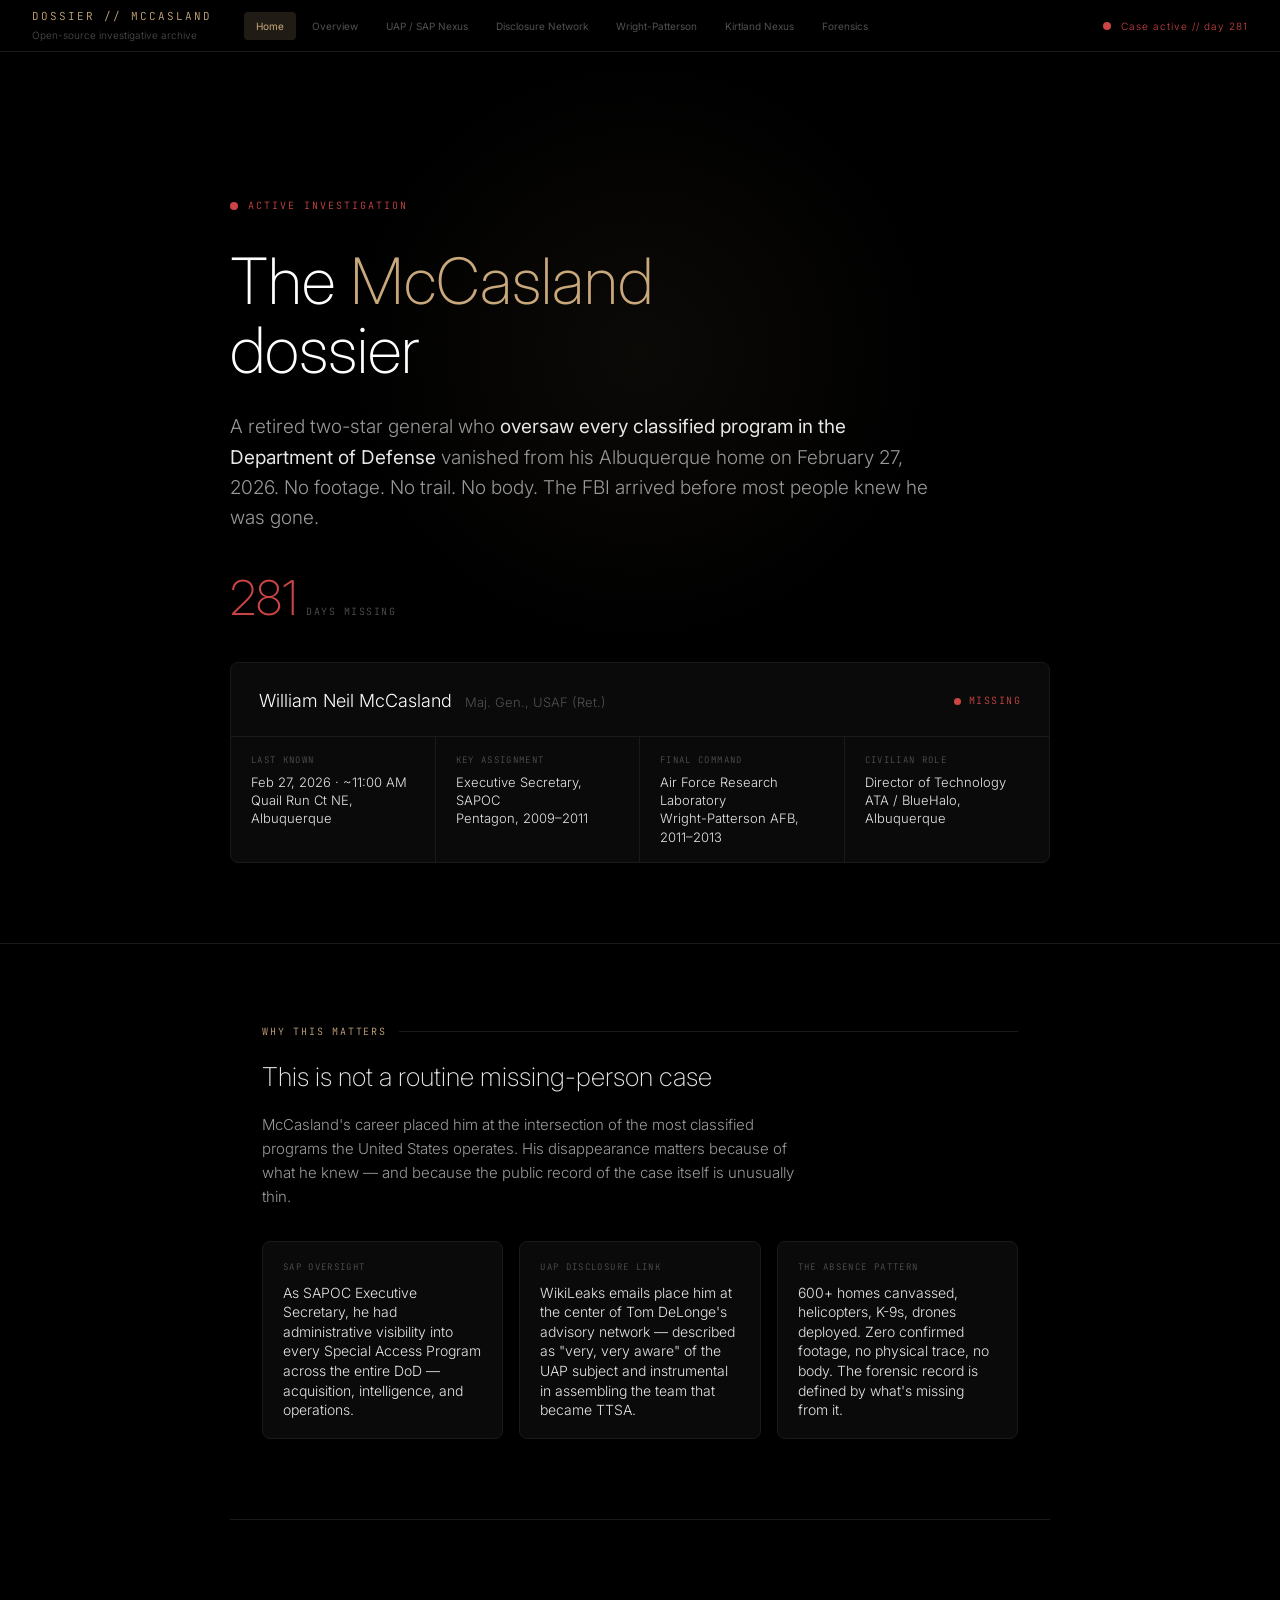
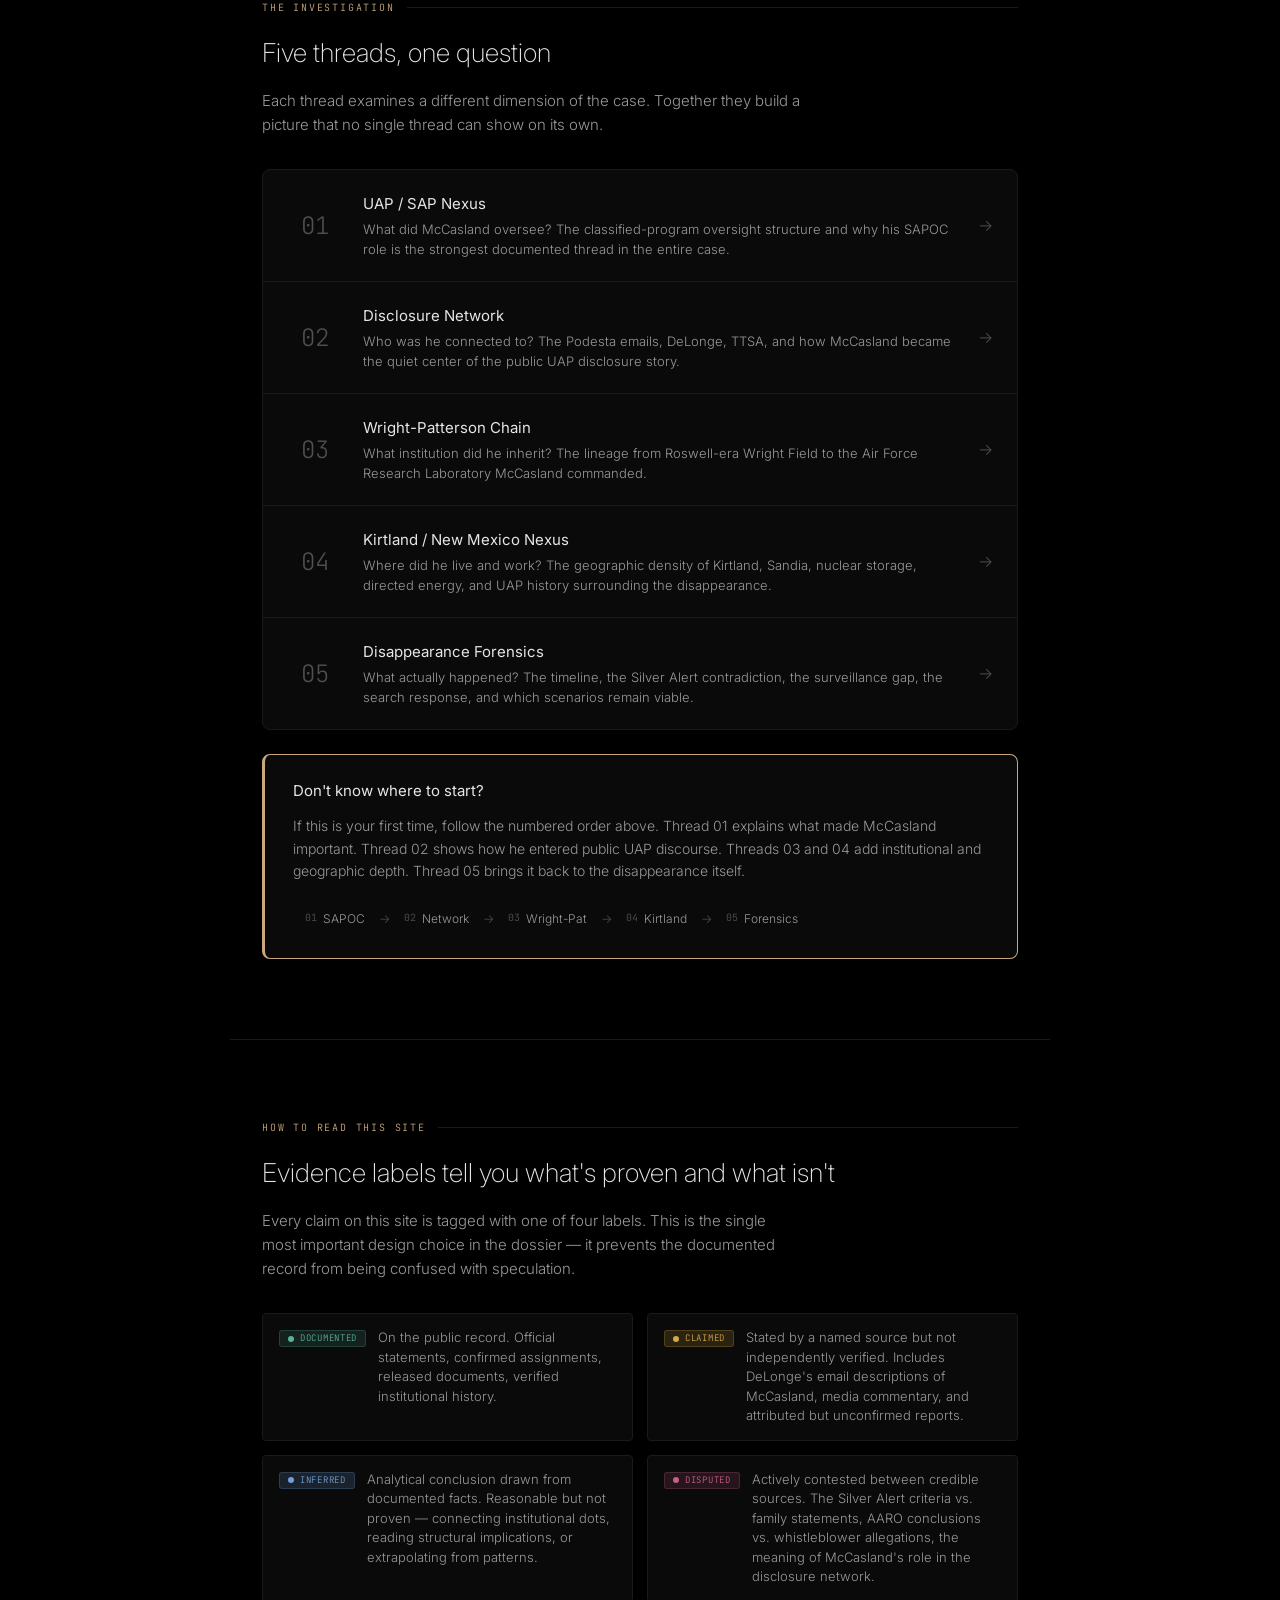
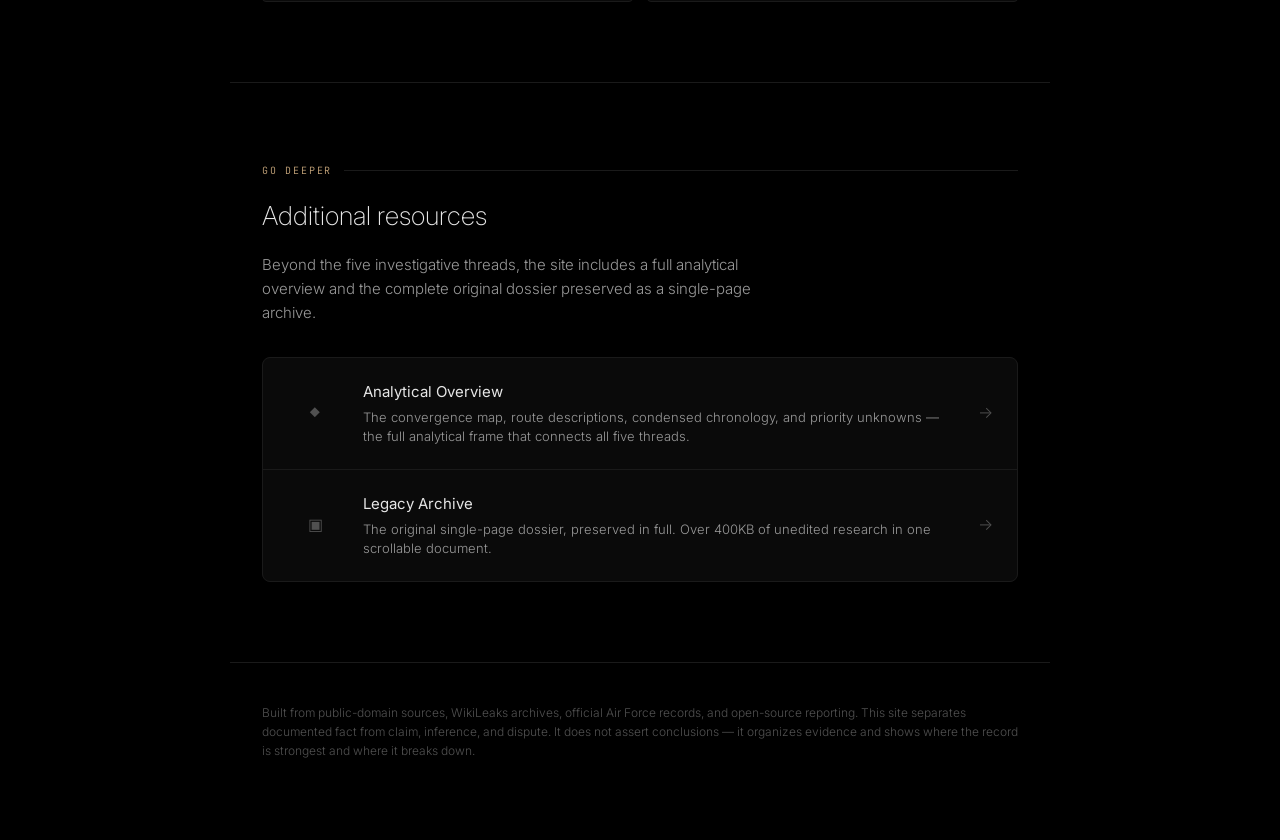
==== index.html @ 6708504b "Initial commit: McCasland investigation dossier - Landing page with subject profile, day counter, gu" ====
<!DOCTYPE html>
<html lang="en">
<head>
  <meta charset="UTF-8">
  <meta name="viewport" content="width=device-width, initial-scale=1.0">
  <title>The McCasland Dossier</title>
  <link rel="icon" href="data:,">
  <link rel="stylesheet" href="assets/site.css">
  <script defer src="assets/site.js"></script>
  <style>
    .landing-shell {
      min-height: 100vh;
      display: flex;
      flex-direction: column;
    }

    .landing-hero {
      position: relative;
      padding: 140px 32px 80px;
      border-bottom: 1px solid var(--border);
    }

    .landing-hero::before {
      content: "";
      position: absolute;
      top: 0;
      left: 50%;
      transform: translateX(-50%);
      width: 600px;
      height: 600px;
      border-radius: 50%;
      background: radial-gradient(circle, rgba(201,168,124,0.06) 0%, transparent 70%);
      pointer-events: none;
    }

    .landing-inner {
      max-width: 820px;
      margin: 0 auto;
      position: relative;
    }

    .landing-eyebrow {
      font-family: "JetBrains Mono", monospace;
      font-size: 10px;
      text-transform: uppercase;
      letter-spacing: 0.2em;
      color: var(--alert);
      display: inline-flex;
      align-items: center;
      gap: 10px;
      margin-bottom: 32px;
    }

    .landing-eyebrow::before {
      content: "";
      width: 8px;
      height: 8px;
      border-radius: 50%;
      background: currentColor;
      animation: pulse 2s ease-in-out infinite;
    }

    .landing-title {
      font-size: clamp(2.4rem, 5.5vw, 4rem);
      font-weight: 200;
      line-height: 1.08;
      color: var(--text-bright);
      margin: 0 0 28px;
      max-width: 16ch;
    }

    .landing-title strong {
      font-weight: 200;
      color: var(--accent);
    }

    .landing-hook {
      font-size: 19px;
      line-height: 1.6;
      color: var(--text-dim);
      max-width: 60ch;
      margin: 0 0 40px;
    }

    .landing-hook strong {
      color: var(--text-primary);
      font-weight: 400;
    }

    /* Subject card */
    .subject-card {
      display: grid;
      grid-template-columns: 1fr;
      border: 1px solid var(--border);
      border-radius: var(--radius-md);
      background: var(--surface-2);
      overflow: hidden;
      margin-bottom: 0;
    }

    .subject-header {
      padding: 24px 28px 20px;
      border-bottom: 1px solid var(--border);
      display: flex;
      align-items: center;
      justify-content: space-between;
      gap: 16px;
    }

    .subject-name {
      font-size: 18px;
      font-weight: 300;
      color: var(--text-bright);
      margin: 0;
    }

    .subject-name span {
      color: var(--text-faint);
      font-size: 13px;
      margin-left: 8px;
    }

    .subject-status {
      font-family: "JetBrains Mono", monospace;
      font-size: 10px;
      text-transform: uppercase;
      letter-spacing: 0.15em;
      color: var(--alert);
      display: flex;
      align-items: center;
      gap: 8px;
    }

    .subject-status::before {
      content: "";
      width: 7px;
      height: 7px;
      border-radius: 50%;
      background: currentColor;
      animation: pulse 2s ease-in-out infinite;
    }

    .subject-grid {
      display: grid;
      grid-template-columns: repeat(4, 1fr);
      gap: 0;
    }

    .subject-field {
      padding: 16px 20px;
      border-right: 1px solid var(--border);
    }

    .subject-field:last-child {
      border-right: none;
    }

    .subject-field-label {
      font-family: "JetBrains Mono", monospace;
      font-size: 9px;
      text-transform: uppercase;
      letter-spacing: 0.15em;
      color: var(--text-faint);
      margin-bottom: 6px;
    }

    .subject-field-value {
      font-size: 13px;
      color: var(--text-primary);
      line-height: 1.4;
    }

    /* Sections */
    .landing-section {
      max-width: 820px;
      margin: 0 auto;
      padding: 80px 32px;
    }

    .landing-section + .landing-section {
      border-top: 1px solid var(--border);
    }

    .landing-section-label {
      font-family: "JetBrains Mono", monospace;
      font-size: 10px;
      text-transform: uppercase;
      letter-spacing: 0.18em;
      color: var(--accent);
      margin-bottom: 16px;
      display: flex;
      align-items: center;
      gap: 12px;
    }

    .landing-section-label::after {
      content: "";
      flex: 1;
      height: 1px;
      background: var(--border);
    }

    .landing-section-title {
      font-size: 26px;
      font-weight: 200;
      color: var(--text-primary);
      margin: 0 0 16px;
    }

    .landing-section-intro {
      font-size: 15px;
      color: var(--text-dim);
      max-width: 60ch;
      margin: 0 0 32px;
      line-height: 1.6;
    }

    /* Thread cards */
    .thread-list {
      display: grid;
      gap: 1px;
      background: var(--border);
      border: 1px solid var(--border);
      border-radius: var(--radius-md);
      overflow: hidden;
    }

    .thread-card {
      display: grid;
      grid-template-columns: 56px 1fr auto;
      align-items: center;
      gap: 20px;
      padding: 22px 24px;
      background: var(--surface-2);
      text-decoration: none;
      color: inherit;
      transition: background 160ms ease;
    }

    .thread-card:hover {
      background: var(--surface-3);
    }

    .thread-number {
      font-family: "JetBrains Mono", monospace;
      font-size: 24px;
      font-weight: 200;
      color: var(--text-faint);
      text-align: center;
    }

    .thread-card:hover .thread-number {
      color: var(--accent);
    }

    .thread-body h3 {
      font-size: 15px;
      font-weight: 400;
      color: var(--text-primary);
      margin: 0 0 4px;
    }

    .thread-body p {
      font-size: 13px;
      color: var(--text-dim);
      margin: 0;
      line-height: 1.5;
    }

    .thread-arrow {
      font-size: 16px;
      color: var(--text-faint);
      transition: transform 160ms ease, color 160ms ease;
    }

    .thread-card:hover .thread-arrow {
      color: var(--accent);
      transform: translateX(4px);
    }

    /* Start-here block */
    .start-here {
      border: 1px solid var(--accent);
      border-left: 3px solid var(--accent);
      border-radius: var(--radius-md);
      padding: 24px 28px;
      background: var(--surface-2);
    }

    .start-here h3 {
      font-size: 15px;
      font-weight: 400;
      color: var(--text-primary);
      margin: 0 0 12px;
    }

    .start-here p {
      font-size: 14px;
      color: var(--text-dim);
      margin: 0 0 20px;
      line-height: 1.6;
    }

    .reading-order {
      display: flex;
      align-items: center;
      gap: 0;
      flex-wrap: wrap;
    }

    .reading-step {
      display: inline-flex;
      align-items: center;
      gap: 6px;
      padding: 6px 12px;
      border-radius: 4px;
      font-size: 12px;
      color: var(--text-dim);
      text-decoration: none;
      transition: color 160ms ease, background 160ms ease;
      white-space: nowrap;
    }

    .reading-step:hover {
      color: var(--accent);
      background: var(--accent-wash);
    }

    .reading-step .step-num {
      font-family: "JetBrains Mono", monospace;
      font-size: 10px;
      color: var(--text-faint);
    }

    .reading-arrow {
      color: var(--text-faint);
      font-size: 12px;
      margin: 0 2px;
    }

    /* Evidence legend */
    .legend-grid {
      display: grid;
      grid-template-columns: repeat(2, 1fr);
      gap: 14px;
    }

    .legend-item {
      display: flex;
      align-items: flex-start;
      gap: 12px;
      padding: 14px 16px;
      border: 1px solid var(--border);
      border-radius: var(--radius-sm);
      background: var(--surface-2);
    }

    .legend-item .evidence-label {
      flex-shrink: 0;
      margin-top: 2px;
    }

    .legend-item p {
      font-size: 13px;
      color: var(--text-dim);
      margin: 0;
      line-height: 1.5;
    }

    /* Day counter */
    .day-counter {
      display: inline-flex;
      align-items: baseline;
      gap: 8px;
      margin-bottom: 40px;
    }

    .day-counter-number {
      font-size: 48px;
      font-weight: 200;
      line-height: 1;
      color: var(--alert);
    }

    .day-counter-label {
      font-family: "JetBrains Mono", monospace;
      font-size: 10px;
      text-transform: uppercase;
      letter-spacing: 0.15em;
      color: var(--text-faint);
    }

    /* Quick facts row */
    .facts-row {
      display: grid;
      grid-template-columns: repeat(3, 1fr);
      gap: 16px;
      margin-top: 32px;
    }

    .fact-item {
      padding: 18px 20px;
      border: 1px solid var(--border);
      border-radius: var(--radius-md);
      background: var(--surface-2);
    }

    .fact-item-label {
      font-family: "JetBrains Mono", monospace;
      font-size: 9px;
      text-transform: uppercase;
      letter-spacing: 0.15em;
      color: var(--text-faint);
      margin-bottom: 8px;
    }

    .fact-item-value {
      font-size: 14px;
      color: var(--text-primary);
      line-height: 1.4;
    }

    /* Landing footer */
    .landing-footer {
      max-width: 820px;
      margin: 0 auto;
      padding: 40px 32px 80px;
      border-top: 1px solid var(--border);
    }

    .landing-footer p {
      font-size: 12px;
      color: var(--text-faint);
      margin: 0;
      line-height: 1.6;
    }

    .landing-footer a {
      color: var(--accent);
      text-decoration: none;
    }

    /* Responsive */
    @media (max-width: 860px) {
      .landing-hero { padding: 100px 20px 60px; }
      .landing-section { padding: 60px 20px; }
      .landing-footer { padding: 40px 20px 60px; }
      .subject-grid { grid-template-columns: repeat(2, 1fr); }
      .subject-field { border-bottom: 1px solid var(--border); }
      .subject-field:nth-child(2) { border-right: none; }
      .legend-grid { grid-template-columns: 1fr; }
      .facts-row { grid-template-columns: 1fr; }
      .thread-card { grid-template-columns: 40px 1fr auto; gap: 14px; padding: 18px 20px; }
    }

    @media (max-width: 640px) {
      .landing-hero { padding: 80px 16px 48px; }
      .landing-section { padding: 48px 16px; }
      .landing-footer { padding: 32px 16px 48px; }
      .subject-grid { grid-template-columns: 1fr; }
      .subject-field { border-right: none; }
      .subject-header { flex-direction: column; align-items: flex-start; gap: 10px; }
      .reading-order { flex-direction: column; align-items: flex-start; }
      .reading-arrow { display: none; }
    }
  </style>
</head>
<body>
  <nav class="global-nav" aria-label="Primary">
    <div class="brand-lockup">
      <div class="brand-label">Dossier // McCasland</div>
      <div class="brand-subtitle">Open-source investigative archive</div>
    </div>
    <div class="nav-links">
      <a class="nav-link" data-nav-file="index.html" href="index.html">Home</a>
      <a class="nav-link" data-nav-file="mccasland-investigation.html" href="mccasland-investigation.html">Overview</a>
      <a class="nav-link" data-nav-file="uap-sap-nexus.html" href="uap-sap-nexus.html">UAP / SAP Nexus</a>
      <a class="nav-link" data-nav-file="disclosure-network.html" href="disclosure-network.html">Disclosure Network</a>
      <a class="nav-link" data-nav-file="wright-patterson-chain.html" href="wright-patterson-chain.html">Wright-Patterson</a>
      <a class="nav-link" data-nav-file="kirtland-nexus.html" href="kirtland-nexus.html">Kirtland Nexus</a>
      <a class="nav-link" data-nav-file="disappearance-forensics.html" href="disappearance-forensics.html">Forensics</a>
    </div>
    <div class="nav-status" id="nav-day-status">Case active</div>
  </nav>

  <div class="landing-shell site-shell">

    <!-- ─── HERO ─── -->
    <header class="landing-hero">
      <div class="landing-inner">
        <div class="landing-eyebrow">Active investigation</div>

        <h1 class="landing-title">The <strong>McCasland</strong> dossier</h1>

        <p class="landing-hook">
          A retired two-star general who <strong>oversaw every classified program in the Department of
          Defense</strong> vanished from his Albuquerque home on February 27, 2026. No footage. No trail.
          No body. The FBI arrived before most people knew he was gone.
        </p>

        <div class="day-counter">
          <span class="day-counter-number" id="day-count">—</span>
          <span class="day-counter-label">days missing</span>
        </div>

        <!-- Subject dossier card -->
        <div class="subject-card">
          <div class="subject-header">
            <h2 class="subject-name">William Neil McCasland <span>Maj. Gen., USAF (Ret.)</span></h2>
            <div class="subject-status">Missing</div>
          </div>
          <div class="subject-grid">
            <div class="subject-field">
              <div class="subject-field-label">Last known</div>
              <div class="subject-field-value">Feb 27, 2026 · ~11:00 AM<br>Quail Run Ct NE, Albuquerque</div>
            </div>
            <div class="subject-field">
              <div class="subject-field-label">Key assignment</div>
              <div class="subject-field-value">Executive Secretary, SAPOC<br>Pentagon, 2009–2011</div>
            </div>
            <div class="subject-field">
              <div class="subject-field-label">Final command</div>
              <div class="subject-field-value">Air Force Research Laboratory<br>Wright-Patterson AFB, 2011–2013</div>
            </div>
            <div class="subject-field">
              <div class="subject-field-label">Civilian role</div>
              <div class="subject-field-value">Director of Technology<br>ATA / BlueHalo, Albuquerque</div>
            </div>
          </div>
        </div>
      </div>
    </header>

    <!-- ─── WHY THIS MATTERS ─── -->
    <section class="landing-section">
      <div class="landing-section-label">Why this matters</div>
      <h2 class="landing-section-title">This is not a routine missing-person case</h2>
      <p class="landing-section-intro">
        McCasland's career placed him at the intersection of the most classified programs the United States
        operates. His disappearance matters because of what he knew — and because the public record of the
        case itself is unusually thin.
      </p>

      <div class="facts-row">
        <div class="fact-item">
          <div class="fact-item-label">SAP oversight</div>
          <div class="fact-item-value">As SAPOC Executive Secretary, he had administrative visibility into every Special Access Program across the entire DoD — acquisition, intelligence, and operations.</div>
        </div>
        <div class="fact-item">
          <div class="fact-item-label">UAP disclosure link</div>
          <div class="fact-item-value">WikiLeaks emails place him at the center of Tom DeLonge's advisory network — described as "very, very aware" of the UAP subject and instrumental in assembling the team that became TTSA.</div>
        </div>
        <div class="fact-item">
          <div class="fact-item-label">The absence pattern</div>
          <div class="fact-item-value">600+ homes canvassed, helicopters, K-9s, drones deployed. Zero confirmed footage, no physical trace, no body. The forensic record is defined by what's missing from it.</div>
        </div>
      </div>
    </section>

    <!-- ─── INVESTIGATION THREADS ─── -->
    <section class="landing-section">
      <div class="landing-section-label">The investigation</div>
      <h2 class="landing-section-title">Five threads, one question</h2>
      <p class="landing-section-intro">
        Each thread examines a different dimension of the case. Together they build a picture that no
        single thread can show on its own.
      </p>

      <div class="thread-list">
        <a class="thread-card" href="uap-sap-nexus.html">
          <div class="thread-number">01</div>
          <div class="thread-body">
            <h3>UAP / SAP Nexus</h3>
            <p>What did McCasland oversee? The classified-program oversight structure and why his SAPOC role is the strongest documented thread in the entire case.</p>
          </div>
          <div class="thread-arrow">→</div>
        </a>

        <a class="thread-card" href="disclosure-network.html">
          <div class="thread-number">02</div>
          <div class="thread-body">
            <h3>Disclosure Network</h3>
            <p>Who was he connected to? The Podesta emails, DeLonge, TTSA, and how McCasland became the quiet center of the public UAP disclosure story.</p>
          </div>
          <div class="thread-arrow">→</div>
        </a>

        <a class="thread-card" href="wright-patterson-chain.html">
          <div class="thread-number">03</div>
          <div class="thread-body">
            <h3>Wright-Patterson Chain</h3>
            <p>What institution did he inherit? The lineage from Roswell-era Wright Field to the Air Force Research Laboratory McCasland commanded.</p>
          </div>
          <div class="thread-arrow">→</div>
        </a>

        <a class="thread-card" href="kirtland-nexus.html">
          <div class="thread-number">04</div>
          <div class="thread-body">
            <h3>Kirtland / New Mexico Nexus</h3>
            <p>Where did he live and work? The geographic density of Kirtland, Sandia, nuclear storage, directed energy, and UAP history surrounding the disappearance.</p>
          </div>
          <div class="thread-arrow">→</div>
        </a>

        <a class="thread-card" href="disappearance-forensics.html">
          <div class="thread-number">05</div>
          <div class="thread-body">
            <h3>Disappearance Forensics</h3>
            <p>What actually happened? The timeline, the Silver Alert contradiction, the surveillance gap, the search response, and which scenarios remain viable.</p>
          </div>
          <div class="thread-arrow">→</div>
        </a>
      </div>

      <div style="margin-top: 24px;">
        <div class="start-here">
          <h3>Don't know where to start?</h3>
          <p>
            If this is your first time, follow the numbered order above. Thread 01 explains what made McCasland
            important. Thread 02 shows how he entered public UAP discourse. Threads 03 and 04 add institutional
            and geographic depth. Thread 05 brings it back to the disappearance itself.
          </p>
          <div class="reading-order">
            <a class="reading-step" href="uap-sap-nexus.html"><span class="step-num">01</span> SAPOC</a>
            <span class="reading-arrow">→</span>
            <a class="reading-step" href="disclosure-network.html"><span class="step-num">02</span> Network</a>
            <span class="reading-arrow">→</span>
            <a class="reading-step" href="wright-patterson-chain.html"><span class="step-num">03</span> Wright-Pat</a>
            <span class="reading-arrow">→</span>
            <a class="reading-step" href="kirtland-nexus.html"><span class="step-num">04</span> Kirtland</a>
            <span class="reading-arrow">→</span>
            <a class="reading-step" href="disappearance-forensics.html"><span class="step-num">05</span> Forensics</a>
          </div>
        </div>
      </div>
    </section>

    <!-- ─── HOW TO READ THIS SITE ─── -->
    <section class="landing-section">
      <div class="landing-section-label">How to read this site</div>
      <h2 class="landing-section-title">Evidence labels tell you what's proven and what isn't</h2>
      <p class="landing-section-intro">
        Every claim on this site is tagged with one of four labels. This is the single most important design
        choice in the dossier — it prevents the documented record from being confused with speculation.
      </p>

      <div class="legend-grid">
        <div class="legend-item">
          <span class="evidence-label documented">Documented</span>
          <p>On the public record. Official statements, confirmed assignments, released documents, verified institutional history.</p>
        </div>
        <div class="legend-item">
          <span class="evidence-label claimed">Claimed</span>
          <p>Stated by a named source but not independently verified. Includes DeLonge's email descriptions of McCasland, media commentary, and attributed but unconfirmed reports.</p>
        </div>
        <div class="legend-item">
          <span class="evidence-label inferred">Inferred</span>
          <p>Analytical conclusion drawn from documented facts. Reasonable but not proven — connecting institutional dots, reading structural implications, or extrapolating from patterns.</p>
        </div>
        <div class="legend-item">
          <span class="evidence-label disputed">Disputed</span>
          <p>Actively contested between credible sources. The Silver Alert criteria vs. family statements, AARO conclusions vs. whistleblower allegations, the meaning of McCasland's role in the disclosure network.</p>
        </div>
      </div>
    </section>

    <!-- ─── DEEPER RESOURCES ─── -->
    <section class="landing-section">
      <div class="landing-section-label">Go deeper</div>
      <h2 class="landing-section-title">Additional resources</h2>
      <p class="landing-section-intro">
        Beyond the five investigative threads, the site includes a full analytical overview and the
        complete original dossier preserved as a single-page archive.
      </p>

      <div class="thread-list">
        <a class="thread-card" href="mccasland-investigation.html">
          <div class="thread-number" style="font-size: 16px;">◆</div>
          <div class="thread-body">
            <h3>Analytical Overview</h3>
            <p>The convergence map, route descriptions, condensed chronology, and priority unknowns — the full analytical frame that connects all five threads.</p>
          </div>
          <div class="thread-arrow">→</div>
        </a>

        <a class="thread-card" href="mccasland-investigation-legacy-2026-03-12.html">
          <div class="thread-number" style="font-size: 16px;">▣</div>
          <div class="thread-body">
            <h3>Legacy Archive</h3>
            <p>The original single-page dossier, preserved in full. Over 400KB of unedited research in one scrollable document.</p>
          </div>
          <div class="thread-arrow">→</div>
        </a>
      </div>
    </section>

    <!-- ─── FOOTER ─── -->
    <footer class="landing-footer">
      <p>
        Built from public-domain sources, WikiLeaks archives, official Air Force records, and
        open-source reporting. This site separates documented fact from claim, inference, and dispute.
        It does not assert conclusions — it organizes evidence and shows where the record is strongest
        and where it breaks down.
      </p>
    </footer>
  </div>

  <script>
    // Dynamic day counter
    (() => {
      const disappeared = new Date('2026-02-27T17:00:00Z'); // ~11 AM MT
      const now = new Date();
      const days = Math.floor((now - disappeared) / 86400000);
      const el = document.getElementById('day-count');
      if (el && days > 0) el.textContent = days;

      const nav = document.getElementById('nav-day-status');
      if (nav && days > 0) nav.textContent = `Case active // day ${days}`;
    })();
  </script>
</body>
</html>
---- assets/site.css ----
@import url("https://fonts.googleapis.com/css2?family=Inter:wght@200;300;400;500;600&family=JetBrains+Mono:wght@300;400;500&display=swap");

:root {
  --void: #000000;
  --surface-1: #050505;
  --surface-2: #0a0a0a;
  --surface-3: #0f0f0f;
  --surface-4: #141414;
  --border: #1a1a1a;
  --border-strong: #333333;
  --text: #ffffff;
  --text-dim: #999999;
  --text-faint: #505050;
  --text-body: #b0b0b0;
  --text-primary: #e6e6e6;
  --text-bright: #ffffff;
  --accent: #c9a87c;
  --accent-soft: rgba(201, 168, 124, 0.16);
  --accent-wash: rgba(201, 168, 124, 0.08);
  --alert: #cc4444;
  --alert-soft: rgba(204, 68, 68, 0.12);
  --documented: #56b29a;
  --documented-soft: rgba(86, 178, 154, 0.14);
  --claimed: #d4a843;
  --claimed-soft: rgba(212, 168, 67, 0.16);
  --inferred: #70a0d9;
  --inferred-soft: rgba(112, 160, 217, 0.16);
  --disputed: #c85f88;
  --disputed-soft: rgba(200, 95, 136, 0.15);
  --shadow: none;
  --radius-lg: 8px;
  --radius-md: 8px;
  --radius-sm: 4px;
  --content-width: 1100px;
}

*,
*::before,
*::after {
  box-sizing: border-box;
}

html {
  scroll-behavior: smooth;
}

body {
  margin: 0;
  min-height: 100vh;
  color: var(--text-body);
  background: var(--void);
  font-family: "Inter", -apple-system, BlinkMacSystemFont, "Segoe UI", sans-serif;
  font-weight: 300;
  line-height: 1.6;
  -webkit-font-smoothing: antialiased;
  -moz-osx-font-smoothing: grayscale;
}

a {
  color: inherit;
}

img {
  display: block;
  max-width: 100%;
}

button,
input,
select {
  font: inherit;
}

.site-shell {
  padding-top: 52px;
}

.global-nav {
  position: fixed;
  top: 0;
  right: 0;
  left: 0;
  z-index: 100;
  height: 52px;
  display: flex;
  align-items: center;
  gap: 32px;
  padding: 0 32px;
  border-bottom: 1px solid var(--border);
  background: rgba(0, 0, 0, 0.92);
  backdrop-filter: blur(20px);
}

.brand-lockup {
  display: flex;
  flex-direction: column;
  gap: 2px;
  min-width: max-content;
}

.brand-label,
.eyebrow,
.section-kicker,
.meta-label,
.tagline,
.footer-label,
.rail-label,
.legend-label,
.microcopy,
.chip,
.evidence-label,
.status-pill,
.summary-label,
.table-label {
  font-family: "JetBrains Mono", monospace;
  text-transform: uppercase;
  letter-spacing: 0.18em;
}

.brand-label {
  font-size: 11px;
  color: var(--accent);
}

.brand-subtitle {
  font-size: 10px;
  color: var(--text-faint);
}

.nav-links {
  display: flex;
  align-items: center;
  gap: 4px;
  overflow-x: auto;
  scrollbar-width: none;
}

.nav-links::-webkit-scrollbar {
  display: none;
}

.nav-link {
  display: inline-block;
  padding: 6px 12px;
  border-radius: 4px;
  color: var(--text-faint);
  text-decoration: none;
  font-size: 10px;
  font-weight: 400;
  transition: all 0.2s;
  white-space: nowrap;
  border: none;
}

.nav-link:hover,
.nav-link:focus-visible {
  color: var(--text-dim);
  background: var(--surface-3);
  outline: none;
}

.nav-link.active {
  color: var(--accent);
  background: var(--accent-soft);
}

.nav-status {
  margin-left: auto;
  display: inline-flex;
  align-items: center;
  gap: 10px;
  font-size: 10px;
  color: var(--alert);
  letter-spacing: 0.1em;
  animation: pulse 2s ease-in-out infinite;
  white-space: nowrap;
}

.nav-status::before {
  content: "";
  width: 8px;
  height: 8px;
  border-radius: 50%;
  background: currentColor;
  box-shadow: none;
}

.page-frame {
  max-width: var(--content-width);
  margin: 0 auto;
  padding: 28px 32px 120px;
}

.hero-panel {
  position: relative;
  overflow: visible;
  margin-bottom: 60px;
  padding: 80px 0 60px;
  border: none;
  border-bottom: 1px solid var(--border);
  border-radius: 0;
  background: transparent;
  box-shadow: none;
}

.hero-panel::after {
  display: none;
}

.eyebrow {
  display: inline-flex;
  align-items: center;
  gap: 8px;
  margin-bottom: 24px;
  font-size: 10px;
  color: var(--alert);
}

.eyebrow::before {
  content: "";
  width: 9px;
  height: 9px;
  border-radius: 50%;
  background: currentColor;
  animation: pulse 2s ease-in-out infinite;
}

.hero-grid {
  display: grid;
  grid-template-columns: minmax(0, 1.4fr) minmax(260px, 0.9fr);
  gap: 24px;
  align-items: start;
}

.hero-title {
  margin: 0 0 16px;
  font-size: clamp(2.3rem, 5vw, 3.7rem);
  line-height: 1.1;
  font-weight: 200;
  color: var(--text-bright);
  letter-spacing: 0;
}

.hero-title strong {
  font-weight: 200;
  color: var(--accent);
}

.hero-subtitle {
  max-width: 64ch;
  margin: 0 0 18px;
  font-size: 18px;
  color: var(--text-dim);
}

.hero-copy {
  max-width: 68ch;
  color: var(--text-body);
  font-size: 14px;
}

.hero-meta-grid,
.stat-grid,
.summary-grid,
.insight-grid,
.route-grid,
.card-grid,
.fact-grid,
.matrix-grid,
.source-grid,
.quote-grid {
  display: grid;
  gap: 16px;
}

.hero-meta-grid {
  grid-template-columns: repeat(2, minmax(0, 1fr));
}

.meta-card,
.stat-card,
.summary-card,
.insight-card,
.route-card,
.surface-card,
.callout-card,
.legend-card,
.figure-card,
.matrix-card,
.source-card,
.rail-card,
.fact-card {
  border: 1px solid var(--border);
  border-radius: var(--radius-md);
  background: var(--surface-2);
  box-shadow: none;
}

.meta-card,
.stat-card,
.summary-card,
.insight-card,
.surface-card,
.callout-card,
.legend-card,
.figure-card,
.matrix-card,
.source-card,
.rail-card,
.fact-card {
  padding: 18px 18px 16px;
}

.meta-label,
.rail-label,
.legend-label,
.summary-label,
.table-label {
  font-size: 9px;
  color: var(--text-faint);
}

.meta-value {
  margin-top: 6px;
  font-size: 14px;
  color: var(--text-primary);
}

.status-pill {
  display: inline-flex;
  align-items: center;
  gap: 8px;
  padding: 3px 8px;
  border-radius: 3px;
  border: 1px solid var(--border);
  font-size: 9px;
  color: var(--text-dim);
  background: var(--surface-3);
}

.status-pill.alert {
  color: var(--alert);
  border-color: rgba(197, 79, 69, 0.3);
  background: var(--alert-soft);
}

.chip-row,
.legend-row,
.tag-row,
.cta-row {
  display: flex;
  flex-wrap: wrap;
  gap: 10px;
}

.chip {
  display: inline-flex;
  align-items: center;
  gap: 8px;
  padding: 4px 8px;
  border-radius: 3px;
  border: 1px solid var(--border);
  font-size: 9px;
  color: var(--text-dim);
  background: var(--surface-3);
}

.chip strong {
  font-weight: 600;
  color: var(--text);
}

.content-grid {
  display: grid;
  grid-template-columns: minmax(0, 1fr) 270px;
  gap: 28px;
  align-items: start;
}

.content-main {
  min-width: 0;
}

.side-rail {
  position: sticky;
  top: 72px;
  display: flex;
  flex-direction: column;
  gap: 16px;
}

.section-nav {
  display: flex;
  flex-direction: column;
  gap: 4px;
  margin-top: 14px;
}

.section-link {
  padding: 8px 10px;
  border-radius: 4px;
  text-decoration: none;
  font-size: 12px;
  color: var(--text-faint);
  transition: color 160ms ease, background 160ms ease, border-color 160ms ease;
  border: none;
}

.section-link:hover,
.section-link:focus-visible,
.section-link.active {
  color: var(--text-primary);
  background: var(--surface-3);
  outline: none;
}

.jump-select {
  display: none;
  width: 100%;
  margin-top: 14px;
  padding: 12px 14px;
  border-radius: 6px;
  border: 1px solid var(--border);
  color: var(--text-primary);
  background: var(--surface-2);
}

.evidence-label {
  display: inline-flex;
  align-items: center;
  gap: 6px;
  padding: 3px 8px;
  border-radius: 3px;
  border: 1px solid transparent;
  font-size: 9px;
  line-height: 1;
  letter-spacing: 0.08em;
}

.evidence-label::before {
  content: "";
  width: 6px;
  height: 6px;
  border-radius: 50%;
  background: currentColor;
}

.evidence-label.documented {
  color: var(--documented);
  background: var(--documented-soft);
  border-color: rgba(86, 178, 154, 0.22);
}

.evidence-label.claimed {
  color: var(--claimed);
  background: var(--claimed-soft);
  border-color: rgba(212, 168, 67, 0.22);
}

.evidence-label.inferred {
  color: var(--inferred);
  background: var(--inferred-soft);
  border-color: rgba(112, 160, 217, 0.22);
}

.evidence-label.disputed {
  color: var(--disputed);
  background: var(--disputed-soft);
  border-color: rgba(200, 95, 136, 0.22);
}

.section-block {
  position: relative;
  margin-bottom: 72px;
  padding: 0;
  border: none;
  border-radius: 0;
  background: transparent;
  overflow: visible;
}

.section-block::before {
  display: none;
}

.section-kicker {
  margin-bottom: 12px;
  font-size: 10px;
  color: var(--accent);
  display: flex;
  align-items: center;
  gap: 10px;
}

.section-kicker::after {
  content: "";
  flex: 1;
  height: 1px;
  background: var(--border);
}

.section-title {
  margin: 0 0 24px;
  font-size: 28px;
  line-height: 1.2;
  font-weight: 200;
  color: var(--text-primary);
}

.section-intro {
  max-width: 70ch;
  margin-bottom: 22px;
  color: var(--text-dim);
  font-size: 15px;
}

.summary-grid,
.insight-grid,
.card-grid,
.route-grid,
.fact-grid {
  grid-template-columns: repeat(2, minmax(0, 1fr));
}

.stat-grid {
  margin-top: 22px;
  grid-template-columns: repeat(4, minmax(0, 1fr));
}

.stat-card {
  display: flex;
  flex-direction: column;
  gap: 6px;
  min-height: 0;
  padding: 16px;
}

.stat-value {
  font-size: clamp(2rem, 3vw, 2.6rem);
  font-weight: 200;
  line-height: 1;
  color: var(--text-bright);
}

.stat-note {
  color: var(--text-faint);
  font-size: 12px;
}

.summary-card h3,
.insight-card h3,
.surface-card h3,
.figure-card h3,
.callout-card h3,
.matrix-card h3,
.source-card h3,
.fact-card h3 {
  margin: 12px 0 8px;
  font-size: 14px;
  font-weight: 400;
  color: var(--text-primary);
}

.summary-card p,
.insight-card p,
.surface-card p,
.callout-card p,
.source-card p,
.fact-card p {
  margin: 0;
  color: var(--text-body);
  font-size: 14px;
}

.route-card {
  position: relative;
  overflow: hidden;
  display: flex;
  flex-direction: column;
  min-height: 0;
}

.route-card .preview {
  aspect-ratio: 16 / 10;
  border-bottom: 1px solid var(--border);
  background: var(--surface-1);
}

.route-card .preview img {
  width: 100%;
  height: 100%;
  object-fit: cover;
}

.route-card .route-body {
  padding: 18px;
}

.route-card h3 {
  margin: 10px 0 8px;
  font-size: 14px;
  font-weight: 400;
  color: var(--text-primary);
}

.route-card p {
  margin: 0 0 16px;
  color: var(--text-body);
  font-size: 14px;
}

.route-link,
.button-link,
.text-link {
  display: inline-flex;
  align-items: center;
  gap: 8px;
  color: var(--accent);
  text-decoration: none;
}

.route-link::after,
.button-link::after,
.text-link::after {
  content: "→";
  transition: transform 160ms ease;
}

.route-link:hover::after,
.button-link:hover::after,
.text-link:hover::after {
  transform: translateX(4px);
}

.button-row {
  display: flex;
  flex-wrap: wrap;
  gap: 12px;
  margin-top: 24px;
}

.button-link {
  padding: 10px 14px;
  border-radius: 6px;
  border: 1px solid var(--border);
  background: var(--surface-2);
}

.button-link.ghost {
  color: var(--text-dim);
  background: var(--surface-1);
  border-color: var(--border);
}

.button-link.ghost::after {
  color: var(--accent);
}

.figure-shell {
  display: grid;
  grid-template-columns: 1fr;
  gap: 0;
  align-items: stretch;
}

.figure-card {
  padding: 24px;
}

.diagram-stage {
  position: relative;
  border: 1px solid var(--border);
  border-radius: 8px;
  background: var(--surface-1);
  overflow: hidden;
  min-height: 380px;
}

.diagram-stage svg {
  width: 100%;
  height: auto;
  display: block;
  min-height: 380px;
}

.diagram-node {
  cursor: pointer;
  transition: opacity 160ms ease, transform 160ms ease;
}

.diagram-node:hover,
.diagram-node:focus-visible,
.diagram-node.active {
  opacity: 1;
}

.diagram-node text {
  fill: var(--text);
  font-family: "JetBrains Mono", monospace;
  font-size: 13px;
  letter-spacing: 0.1em;
  text-transform: uppercase;
  font-weight: 400;
}

.diagram-node .node-core {
  fill: var(--surface-3);
  stroke: rgba(255, 255, 255, 0.15);
  stroke-width: 2;
  transition: fill 200ms ease, stroke 200ms ease;
}

.diagram-node .node-ring {
  fill: transparent;
  stroke: rgba(201, 168, 124, 0.18);
  stroke-width: 2.5;
  transition: stroke 200ms ease;
}

.diagram-node.active .node-core,
.diagram-node:hover .node-core,
.diagram-node:focus-visible .node-core {
  fill: rgba(201, 168, 124, 0.14);
  stroke: rgba(201, 168, 124, 0.7);
}

.diagram-node.active .node-ring,
.diagram-node:hover .node-ring,
.diagram-node:focus-visible .node-ring {
  stroke: rgba(201, 168, 124, 0.6);
}

.diagram-edge {
  stroke: rgba(255, 255, 255, 0.18);
  stroke-width: 2;
}

.diagram-panel {
  display: none;
}

.diagram-panel.active {
  display: block;
}

.diagram-panel h3 {
  margin-top: 14px;
  font-size: 16px;
}

.diagram-panel p {
  font-size: 14px;
  line-height: 1.6;
}

/* When figure-shell is stacked, give the panel card a clear boundary */
.figure-shell > .figure-card:last-child {
  border-top: 1px solid var(--accent);
  border-top-left-radius: 0;
  border-top-right-radius: 0;
  min-height: 180px;
}

.diagram-panel ul,
.timeline-list,
.source-list,
.matrix-list,
.bullet-list,
.fact-list {
  margin: 14px 0 0;
  padding-left: 18px;
}

.diagram-panel li,
.timeline-list li,
.source-list li,
.matrix-list li,
.bullet-list li,
.fact-list li {
  margin-bottom: 8px;
  color: var(--text-body);
  font-size: 14px;
}

.timeline-rail {
  position: relative;
  padding-left: 28px;
  display: grid;
  gap: 18px;
}

.timeline-rail::before {
  content: "";
  position: absolute;
  left: 7px;
  top: 0;
  bottom: 0;
  width: 1px;
  background: var(--border);
}

.timeline-item {
  position: relative;
  padding: 0 0 0 14px;
}

.timeline-item::before {
  content: "";
  position: absolute;
  left: -21px;
  top: 6px;
  width: 10px;
  height: 10px;
  border-radius: 50%;
  border: 2px solid var(--text-faint);
  background: var(--surface-4);
}

.timeline-item h3 {
  margin: 0 0 6px;
  font-size: 18px;
  font-weight: 300;
  color: var(--text-primary);
}

.timeline-item .timeline-date {
  font-family: "JetBrains Mono", monospace;
  font-size: 11px;
  color: var(--text-faint);
  margin-bottom: 6px;
}

.quote-card blockquote {
  margin: 0;
  padding-left: 18px;
  border-left: 2px solid var(--accent);
  color: var(--text);
  font-size: 1.05rem;
}

.quote-card cite {
  display: block;
  margin-top: 12px;
  color: var(--text-faint);
  font-style: normal;
}

.matrix-grid {
  grid-template-columns: repeat(2, minmax(0, 1fr));
}

.matrix-card .probability {
  margin-top: 10px;
  font-size: 0.9rem;
  color: var(--accent);
}

.table-wrap {
  overflow-x: auto;
  border: none;
  border-radius: 0;
  background: transparent;
}

table {
  width: 100%;
  border-collapse: collapse;
  min-width: 640px;
}

th,
td {
  padding: 10px 16px;
  border-bottom: 1px solid var(--surface-3);
  text-align: left;
  vertical-align: top;
}

th {
  font-size: 10px;
  font-weight: 500;
  color: var(--text-faint);
  text-transform: uppercase;
  letter-spacing: 0.1em;
  border-bottom: 1px solid var(--border);
}

td {
  color: var(--text-body);
  font-size: 13px;
}

.drawer-group {
  display: grid;
  gap: 14px;
}

.drawer {
  border: 1px solid var(--border);
  border-radius: 6px;
  background: var(--surface-2);
  overflow: hidden;
}

.drawer summary {
  list-style: none;
  cursor: pointer;
  padding: 14px 20px;
  display: flex;
  align-items: center;
  justify-content: space-between;
  gap: 12px;
  font-size: 14px;
  color: var(--text-primary);
}

.drawer summary::-webkit-details-marker {
  display: none;
}

.drawer summary::after {
  content: "+";
  font-size: 12px;
  color: var(--text-faint);
}

.drawer[open] summary::after {
  content: "−";
}

.drawer-body {
  padding: 20px;
  border-top: 1px solid var(--border);
  color: var(--text-body);
  background: var(--surface-1);
}

.drawer-body > :first-child {
  margin-top: 0;
}

.drawer-body > :last-child {
  margin-bottom: 0;
}

.dual-column {
  display: grid;
  grid-template-columns: repeat(2, minmax(0, 1fr));
  gap: 18px;
}

.archive-callout {
  display: grid;
  grid-template-columns: minmax(0, 1.3fr) auto;
  gap: 18px;
  align-items: center;
  padding: 22px 24px;
  border-radius: 6px;
  border: 1px solid var(--accent);
  border-left: 3px solid var(--accent);
  background: var(--surface-2);
}

.archive-callout p {
  margin: 8px 0 0;
  color: var(--text-dim);
}

.keyline {
  height: 1px;
  margin: 32px 0;
  background: linear-gradient(90deg, rgba(201, 168, 124, 0.4), rgba(255, 255, 255, 0.04));
}

.footer {
  margin-top: 80px;
  padding: 40px 0;
  border-top: 1px solid var(--border);
  color: var(--text-faint);
}

.footer-grid {
  display: grid;
  grid-template-columns: 1.2fr 0.8fr;
  gap: 24px;
}

.footer p {
  margin: 10px 0 0;
  font-size: 12px;
}

.footer a {
  color: var(--accent);
}

.microcopy {
  font-size: 10px;
  color: var(--text-faint);
}

.caption {
  margin-top: 12px;
  color: var(--text-faint);
  font-size: 12px;
}

.muted {
  color: var(--text-dim);
}

.strong {
  color: var(--text);
}

.alert-text {
  color: var(--alert);
}

.accent-text {
  color: var(--accent);
}

.inline-card {
  display: inline-flex;
  align-items: center;
  gap: 8px;
  padding: 6px 10px;
  border-radius: 3px;
  background: var(--surface-3);
}

.visually-hidden {
  position: absolute;
  width: 1px;
  height: 1px;
  padding: 0;
  margin: -1px;
  overflow: hidden;
  clip: rect(0, 0, 0, 0);
  white-space: nowrap;
  border: 0;
}

@keyframes pulse {
  0%,
  100% {
    opacity: 1;
  }
  50% {
    opacity: 0.4;
  }
}

@media (max-width: 1160px) {
  .content-grid {
    grid-template-columns: minmax(0, 1fr);
  }

  .side-rail {
    position: static;
    order: -1;
  }

  .hero-grid,
  .figure-shell,
  .archive-callout,
  .footer-grid {
    grid-template-columns: 1fr;
  }
}

@media (max-width: 860px) {
  .site-shell {
    padding-top: 64px;
  }

  .global-nav {
    height: auto;
    align-items: flex-start;
    flex-wrap: wrap;
    gap: 16px;
    padding: 12px 20px;
  }

  .nav-status {
    margin-left: 0;
  }

  .page-frame {
    padding: 24px 20px 110px;
  }

  .hero-panel {
    padding: 56px 0 44px;
  }

  .hero-meta-grid,
  .summary-grid,
  .insight-grid,
  .route-grid,
  .card-grid,
  .fact-grid,
  .matrix-grid,
  .dual-column,
  .quote-grid {
    grid-template-columns: 1fr;
  }

  .stat-grid {
    grid-template-columns: repeat(2, minmax(0, 1fr));
  }

  .section-nav {
    display: none;
  }

  .jump-select {
    display: block;
  }
}

@media (max-width: 640px) {
  .hero-title {
    font-size: 30px;
  }

  .stat-grid {
    grid-template-columns: 1fr;
  }

  .hero-meta-grid {
    grid-template-columns: 1fr;
  }

  .nav-status {
    display: none;
  }
}
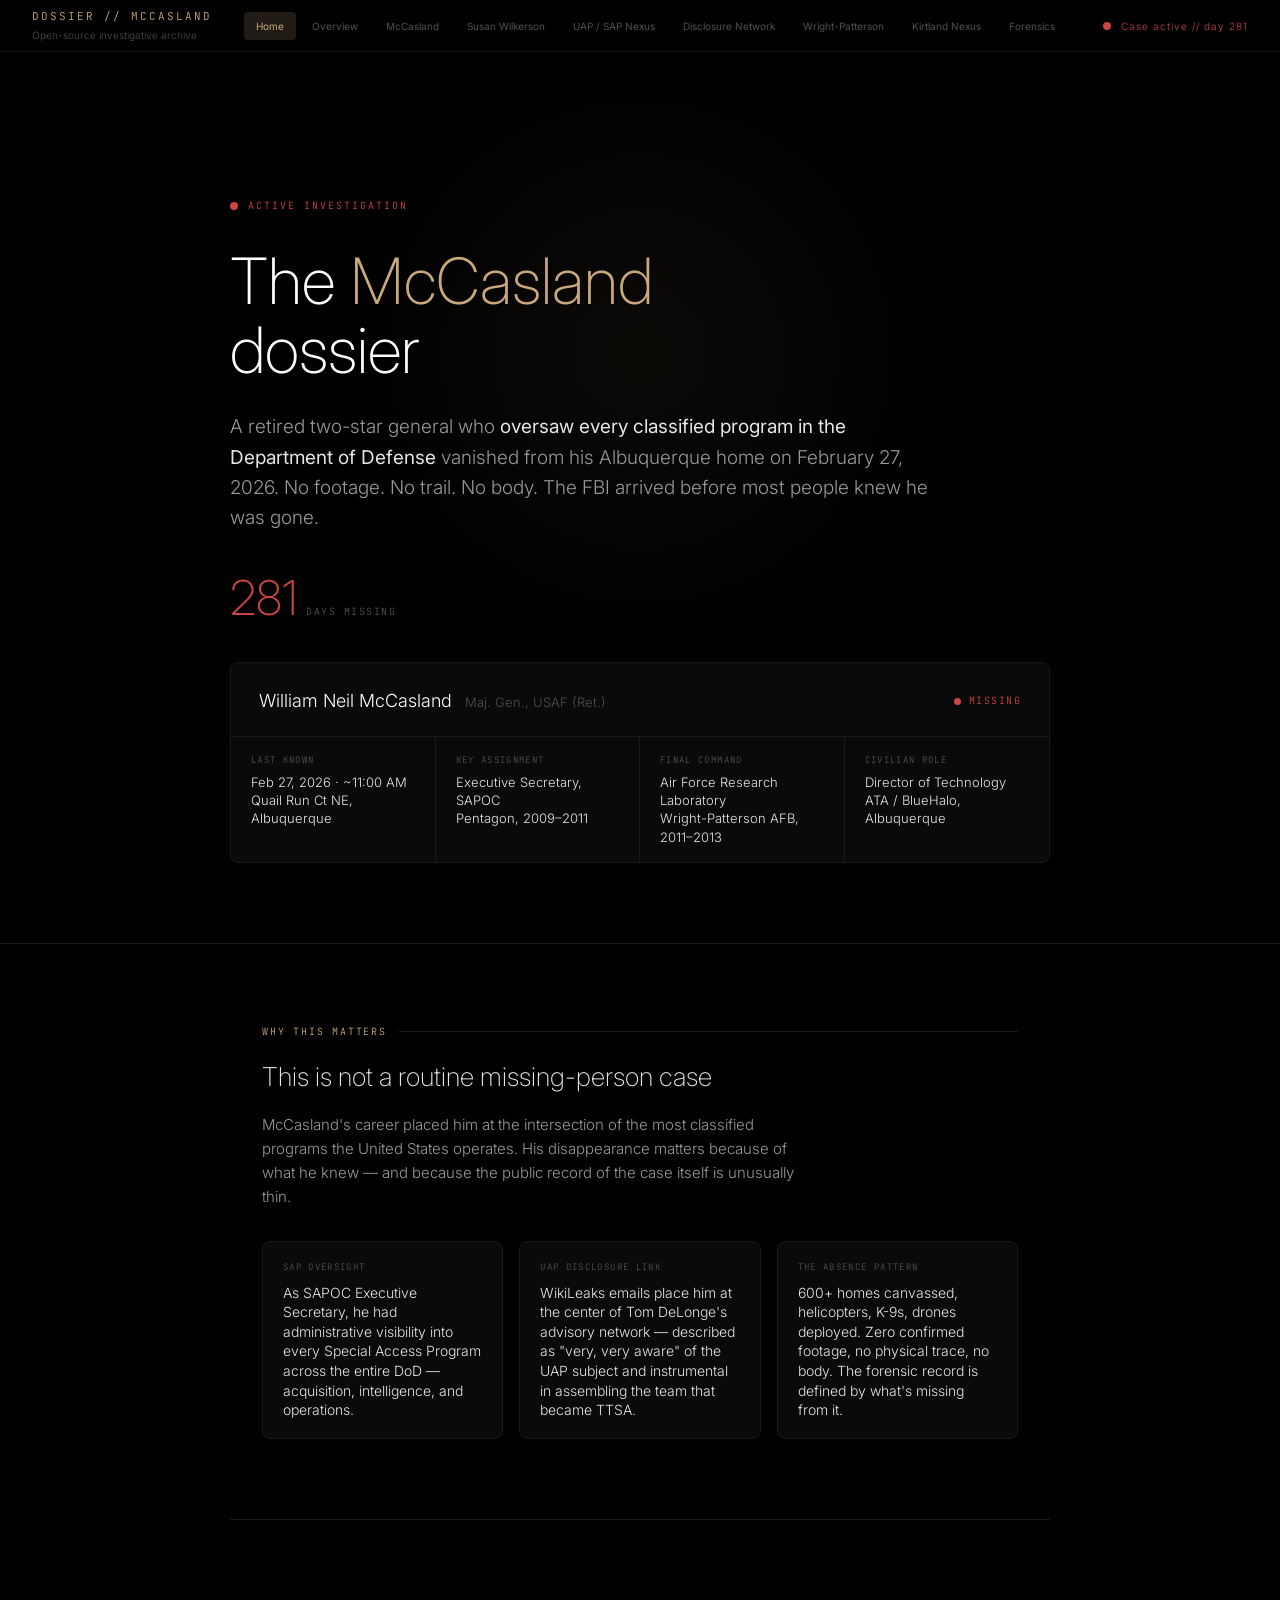
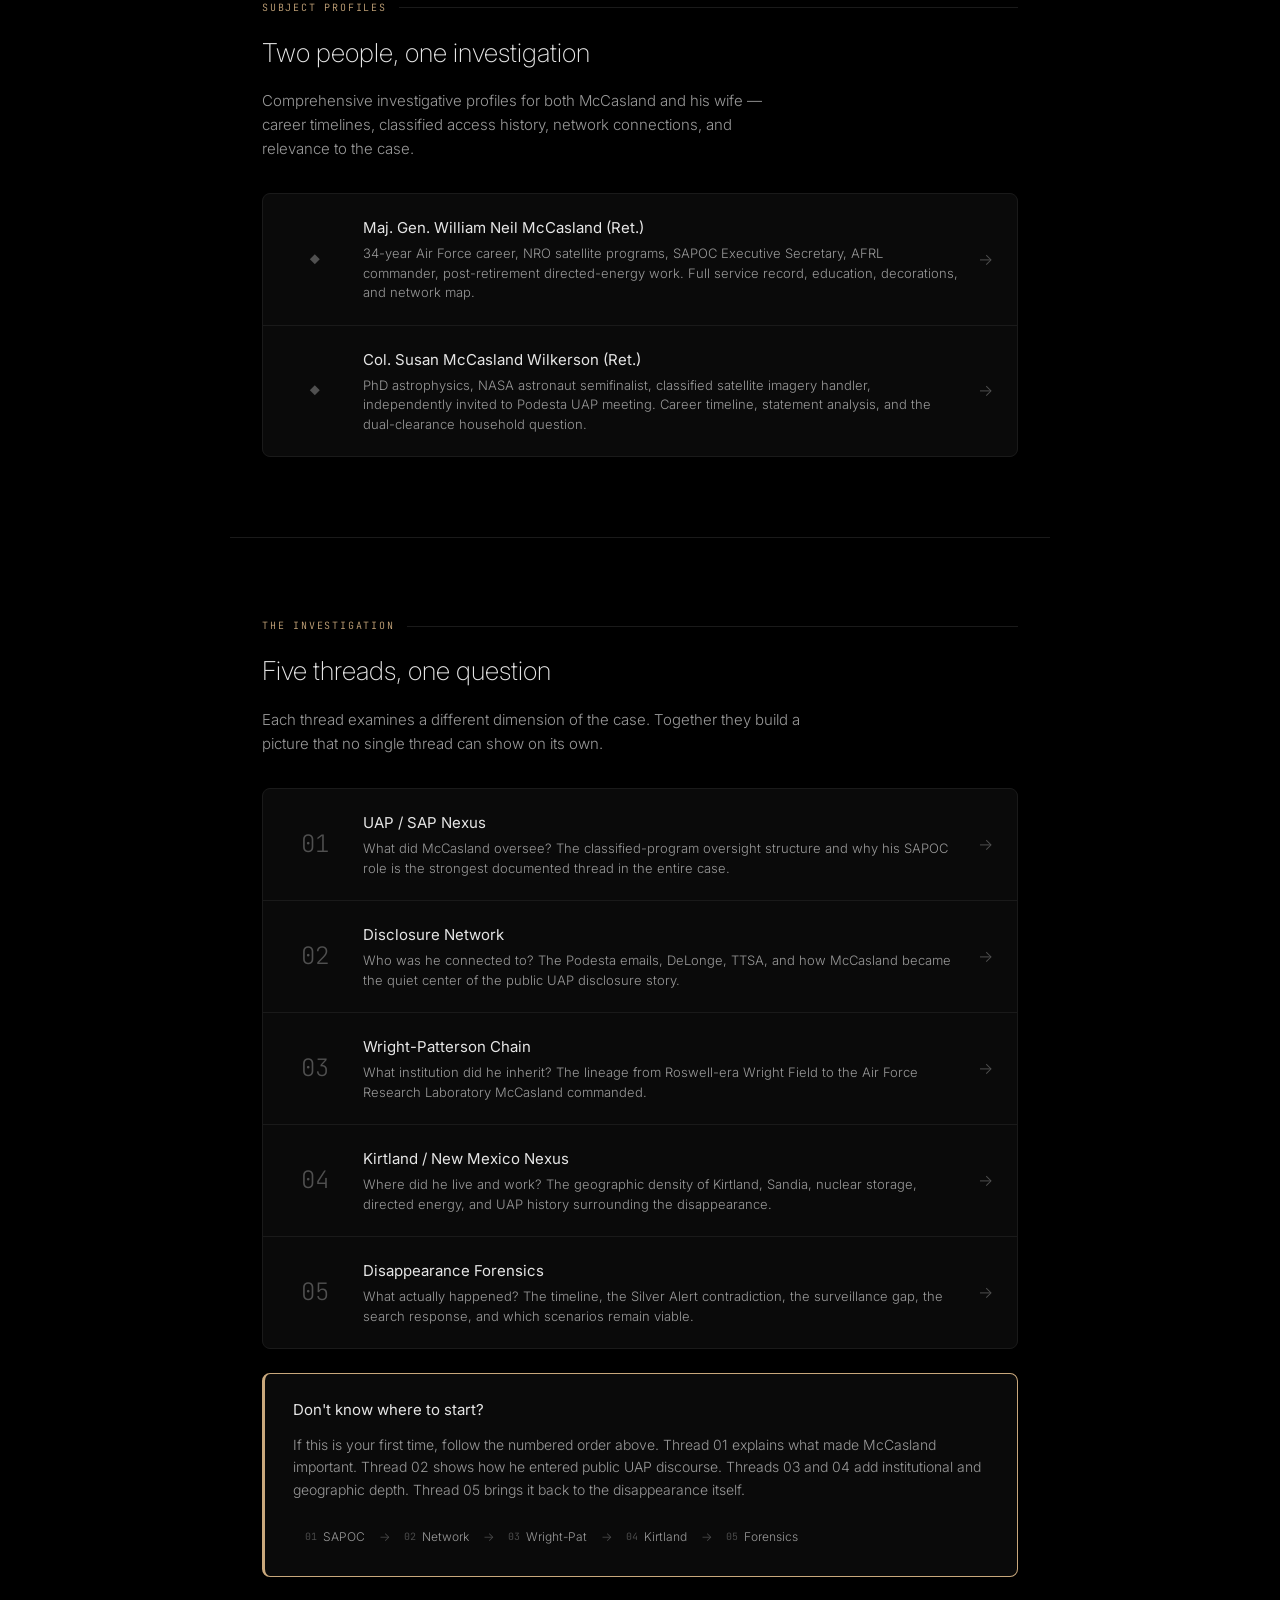
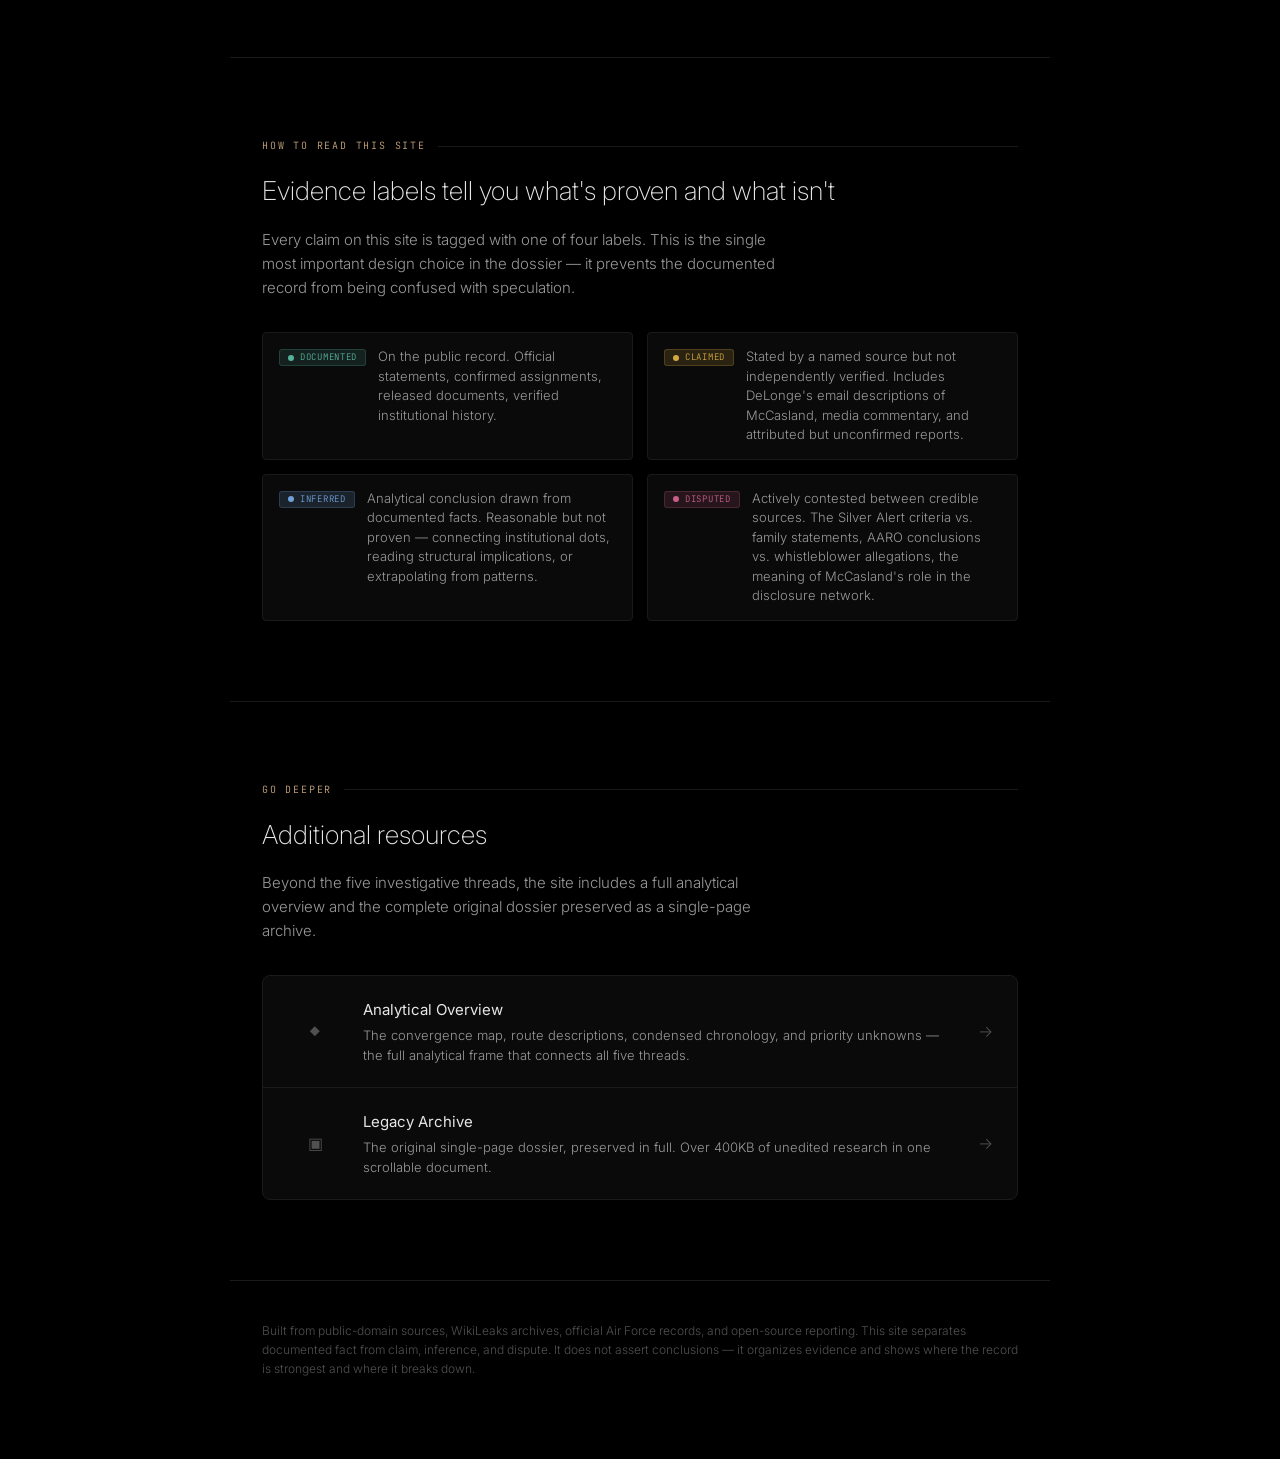
==== commit aed626c9: "Add investigative profile pages for McCasland and Susan Wilkerson - Full career timeline with highli" ====
--- a/index.html
+++ b/index.html
@@ -474,6 +474,8 @@
     <div class="nav-links">
       <a class="nav-link" data-nav-file="index.html" href="index.html">Home</a>
       <a class="nav-link" data-nav-file="mccasland-investigation.html" href="mccasland-investigation.html">Overview</a>
+      <a class="nav-link" data-nav-file="profile-mccasland.html" href="profile-mccasland.html">McCasland</a>
+      <a class="nav-link" data-nav-file="profile-susan.html" href="profile-susan.html">Susan Wilkerson</a>
       <a class="nav-link" data-nav-file="uap-sap-nexus.html" href="uap-sap-nexus.html">UAP / SAP Nexus</a>
       <a class="nav-link" data-nav-file="disclosure-network.html" href="disclosure-network.html">Disclosure Network</a>
       <a class="nav-link" data-nav-file="wright-patterson-chain.html" href="wright-patterson-chain.html">Wright-Patterson</a>
@@ -506,7 +508,7 @@
         <!-- Subject dossier card -->
         <div class="subject-card">
           <div class="subject-header">
-            <h2 class="subject-name">William Neil McCasland <span>Maj. Gen., USAF (Ret.)</span></h2>
+            <h2 class="subject-name"><a href="profile-mccasland.html" style="color: inherit; text-decoration: none;">William Neil McCasland</a> <span>Maj. Gen., USAF (Ret.)</span></h2>
             <div class="subject-status">Missing</div>
           </div>
           <div class="subject-grid">
@@ -554,6 +556,36 @@
           <div class="fact-item-label">The absence pattern</div>
           <div class="fact-item-value">600+ homes canvassed, helicopters, K-9s, drones deployed. Zero confirmed footage, no physical trace, no body. The forensic record is defined by what's missing from it.</div>
         </div>
+      </div>
+    </section>
+
+    <!-- ─── SUBJECT PROFILES ─── -->
+    <section class="landing-section">
+      <div class="landing-section-label">Subject profiles</div>
+      <h2 class="landing-section-title">Two people, one investigation</h2>
+      <p class="landing-section-intro">
+        Comprehensive investigative profiles for both McCasland and his wife — career timelines,
+        classified access history, network connections, and relevance to the case.
+      </p>
+
+      <div class="thread-list">
+        <a class="thread-card" href="profile-mccasland.html">
+          <div class="thread-number" style="font-size: 16px;">◆</div>
+          <div class="thread-body">
+            <h3>Maj. Gen. William Neil McCasland (Ret.)</h3>
+            <p>34-year Air Force career, NRO satellite programs, SAPOC Executive Secretary, AFRL commander, post-retirement directed-energy work. Full service record, education, decorations, and network map.</p>
+          </div>
+          <div class="thread-arrow">→</div>
+        </a>
+
+        <a class="thread-card" href="profile-susan.html">
+          <div class="thread-number" style="font-size: 16px;">◆</div>
+          <div class="thread-body">
+            <h3>Col. Susan McCasland Wilkerson (Ret.)</h3>
+            <p>PhD astrophysics, NASA astronaut semifinalist, classified satellite imagery handler, independently invited to Podesta UAP meeting. Career timeline, statement analysis, and the dual-clearance household question.</p>
+          </div>
+          <div class="thread-arrow">→</div>
+        </a>
       </div>
     </section>
 
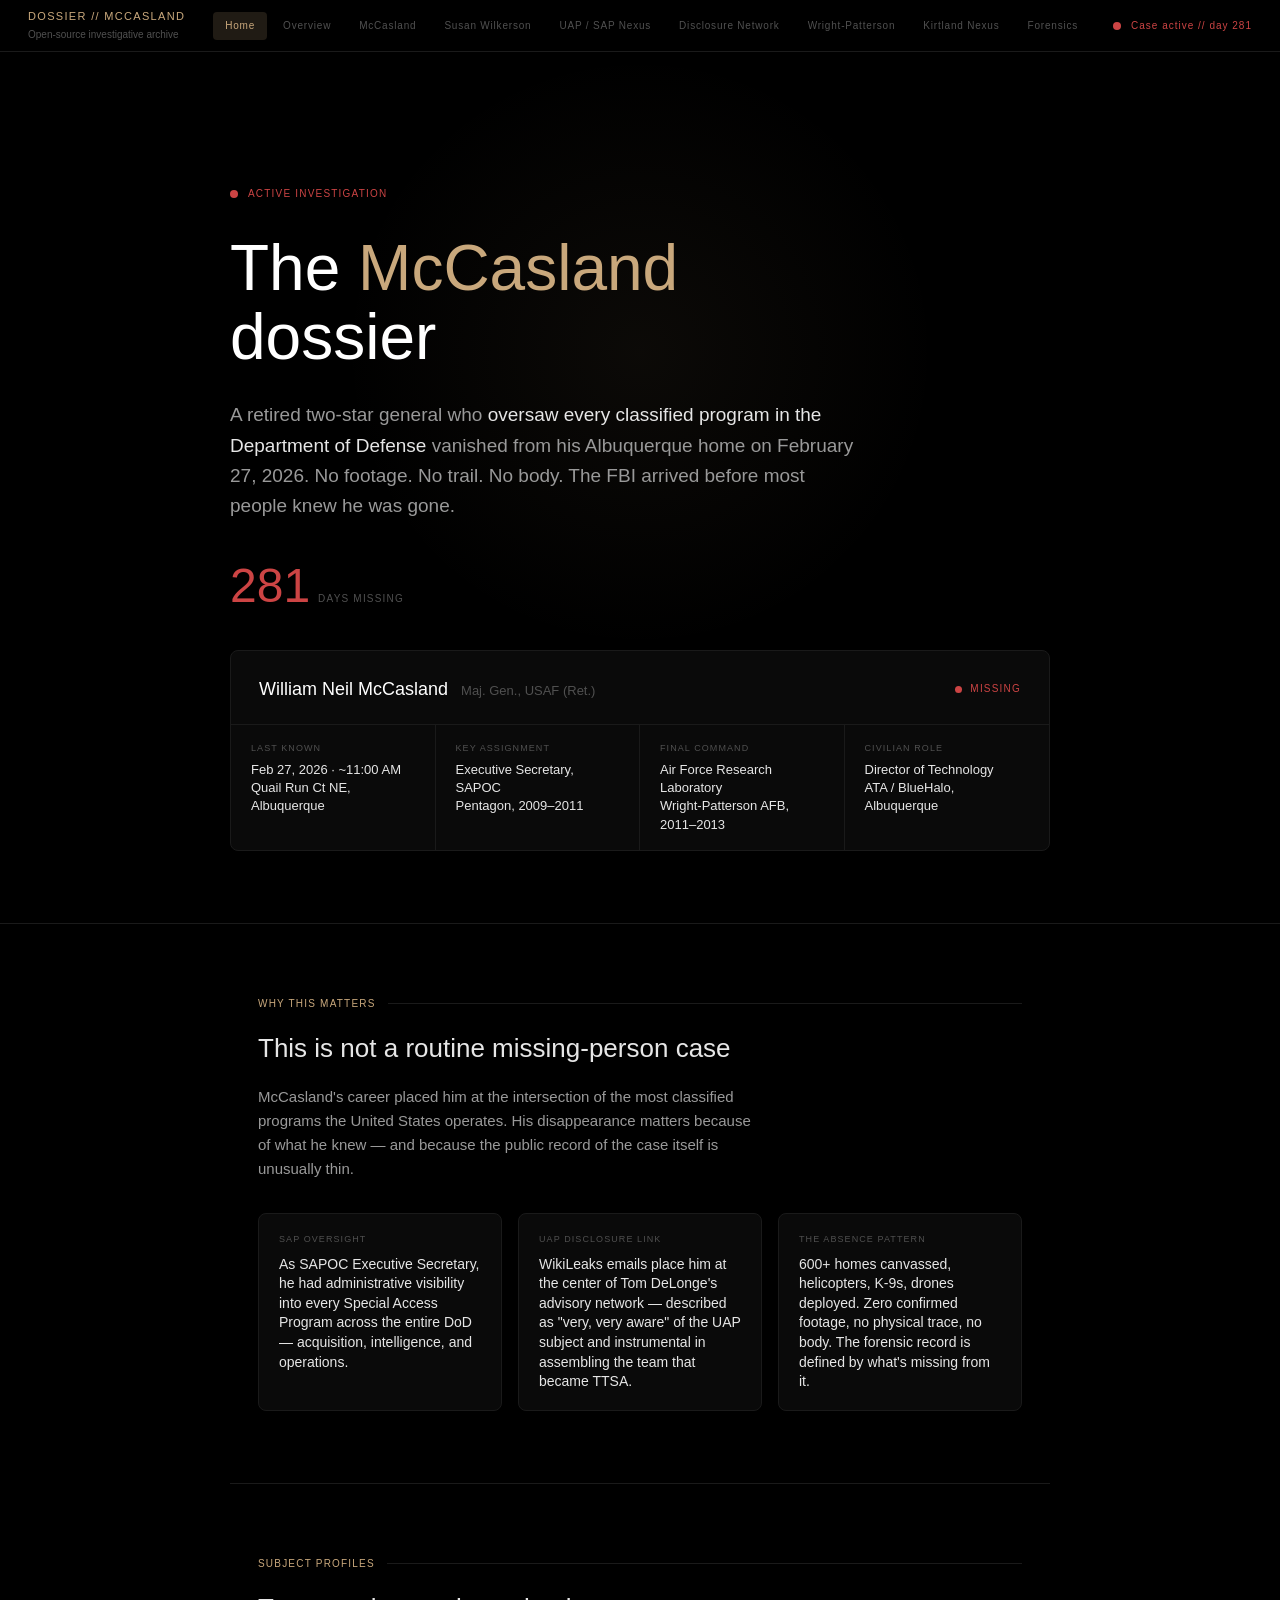
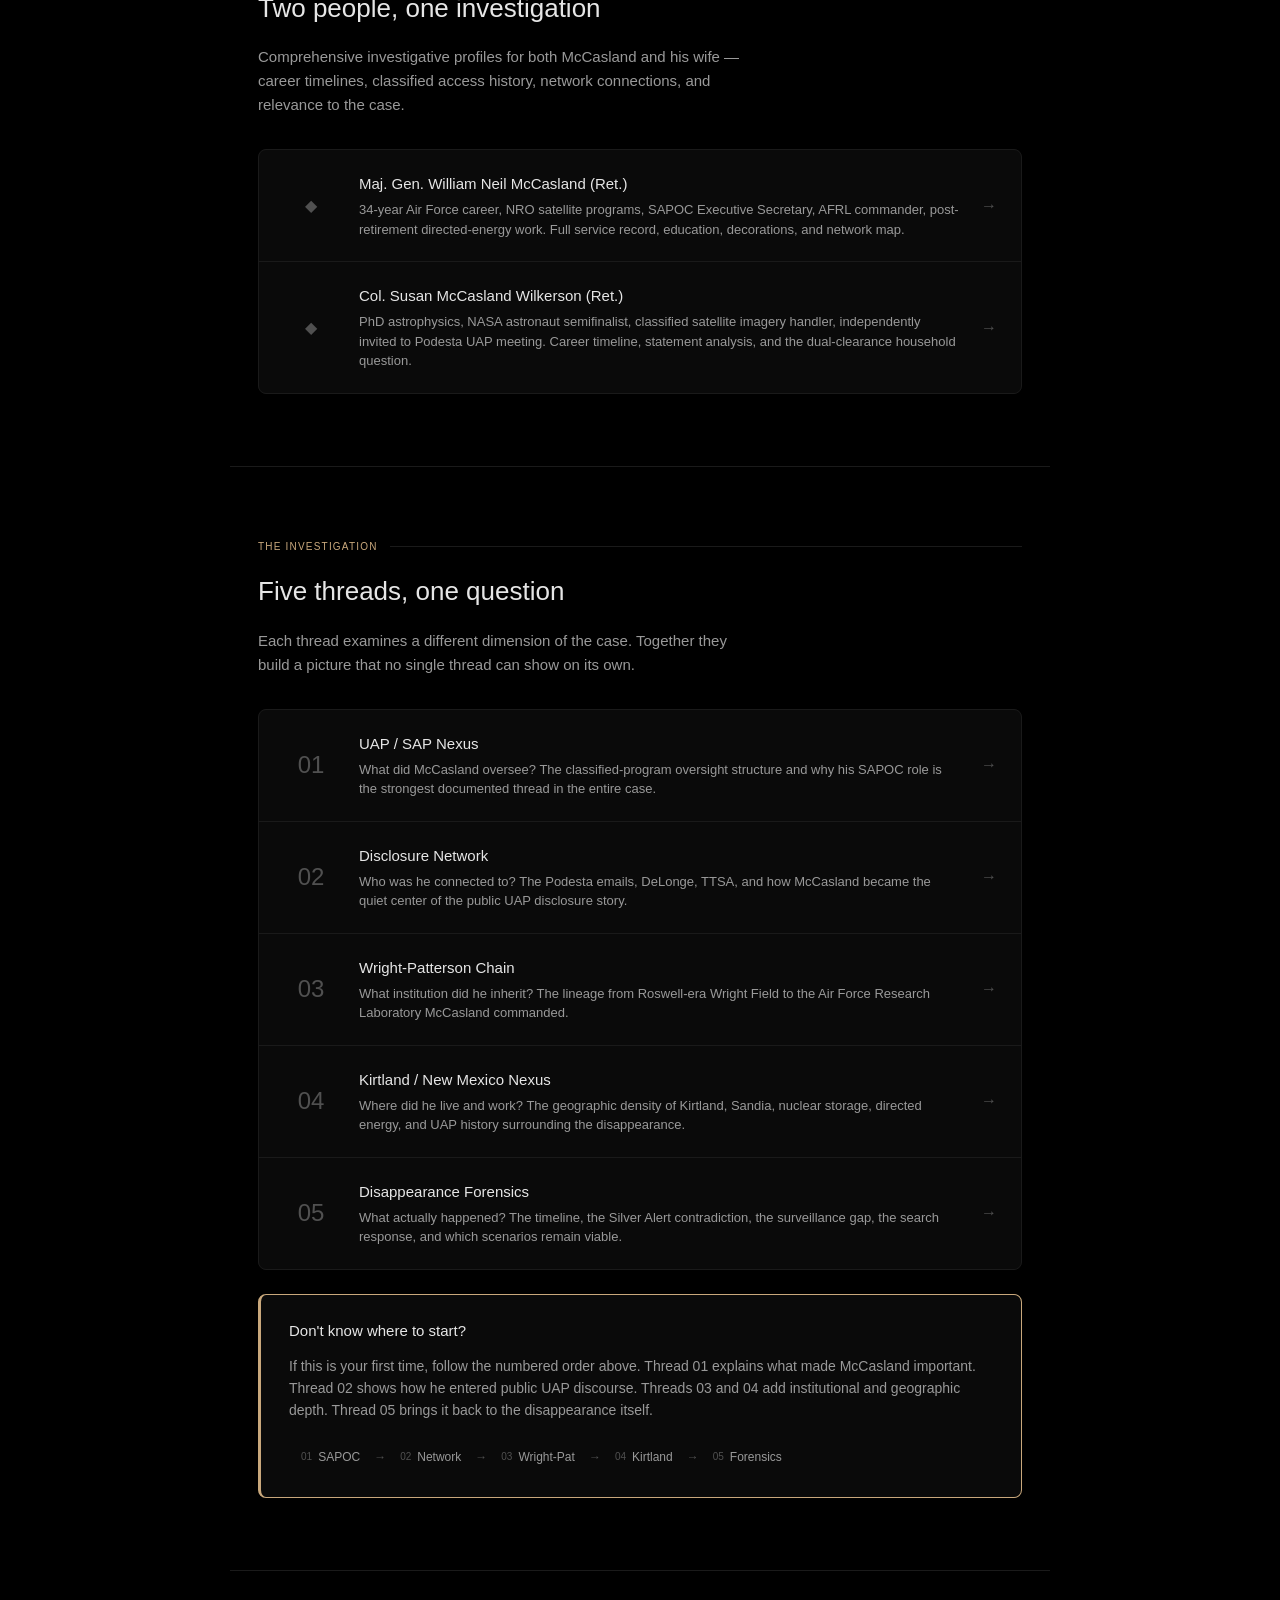
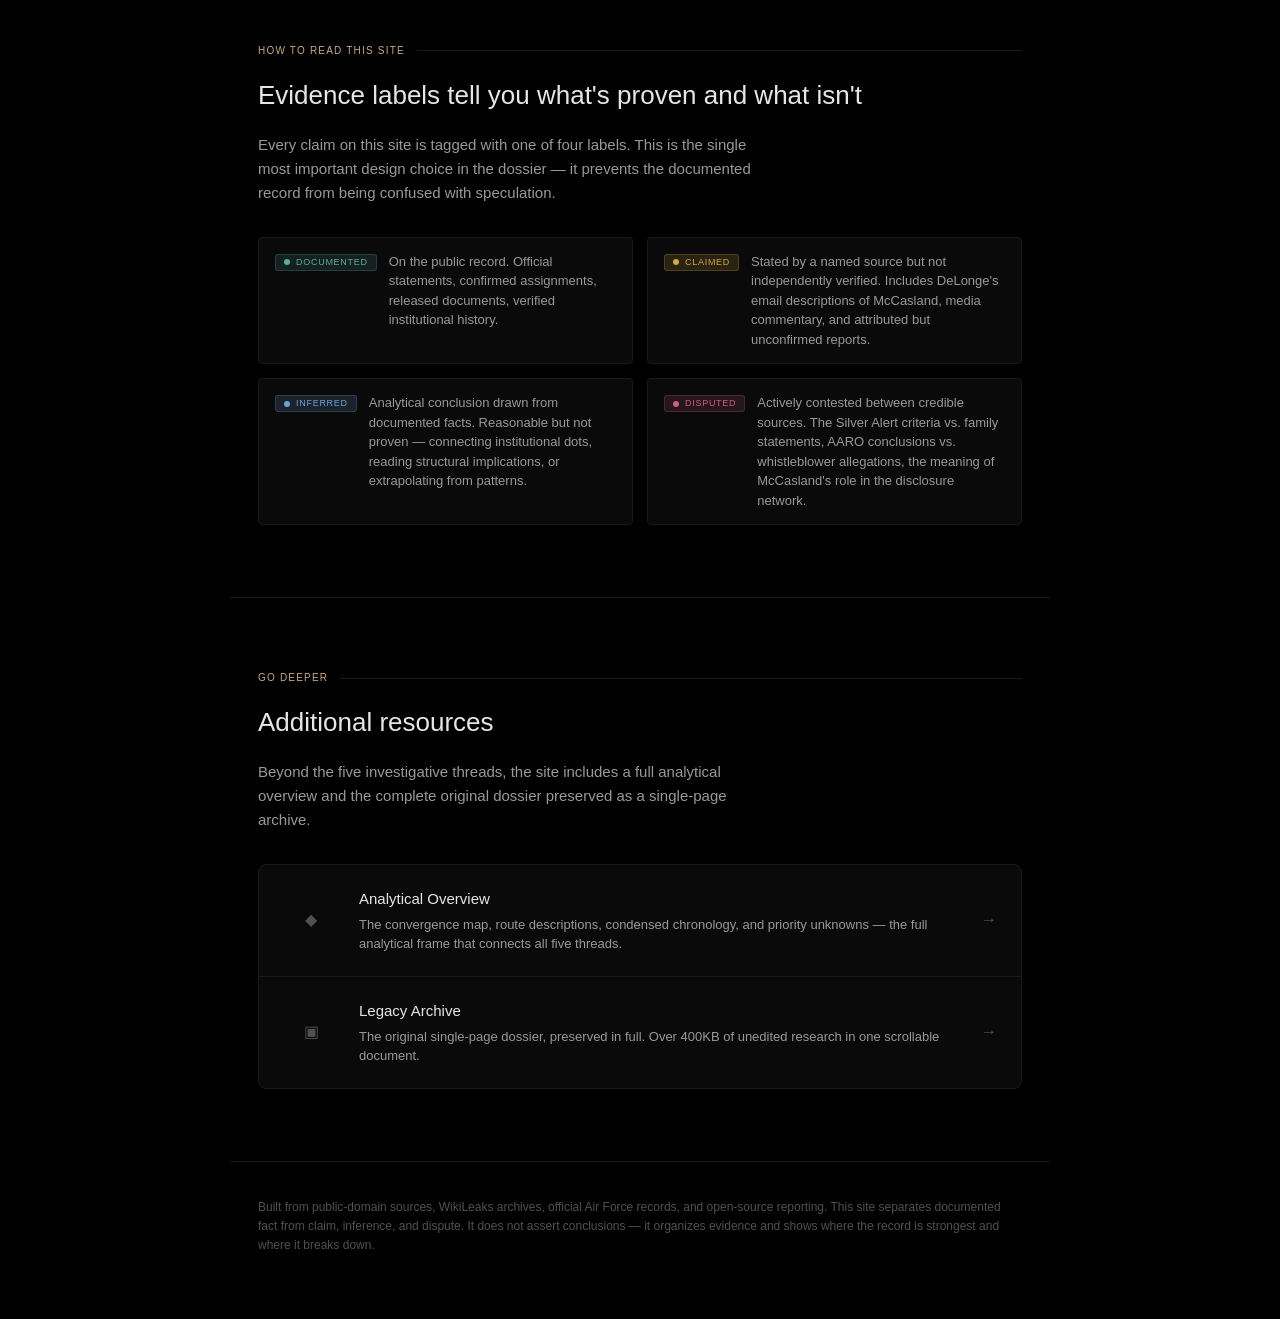
==== commit d778fd52: "Design refinements: SF Pro Display font system, tighter spacing, full-width diagrams - Replaced Inte" ====
--- a/index.html
+++ b/index.html
@@ -16,7 +16,7 @@
 
     .landing-hero {
       position: relative;
-      padding: 140px 32px 80px;
+      padding: 128px 28px 72px;
       border-bottom: 1px solid var(--border);
     }
 
@@ -40,10 +40,11 @@
     }
 
     .landing-eyebrow {
-      font-family: "JetBrains Mono", monospace;
+      font-family: "SF Pro Display", -apple-system, BlinkMacSystemFont, "Segoe UI", Roboto, sans-serif;
+      font-weight: 500;
       font-size: 10px;
       text-transform: uppercase;
-      letter-spacing: 0.2em;
+      letter-spacing: 0.12em;
       color: var(--alert);
       display: inline-flex;
       align-items: center;
@@ -121,10 +122,11 @@
     }
 
     .subject-status {
-      font-family: "JetBrains Mono", monospace;
+      font-family: "SF Pro Display", -apple-system, BlinkMacSystemFont, "Segoe UI", Roboto, sans-serif;
+      font-weight: 500;
       font-size: 10px;
       text-transform: uppercase;
-      letter-spacing: 0.15em;
+      letter-spacing: 0.12em;
       color: var(--alert);
       display: flex;
       align-items: center;
@@ -156,10 +158,11 @@
     }
 
     .subject-field-label {
-      font-family: "JetBrains Mono", monospace;
+      font-family: "SF Pro Display", -apple-system, BlinkMacSystemFont, "Segoe UI", Roboto, sans-serif;
+      font-weight: 500;
       font-size: 9px;
       text-transform: uppercase;
-      letter-spacing: 0.15em;
+      letter-spacing: 0.12em;
       color: var(--text-faint);
       margin-bottom: 6px;
     }
@@ -174,7 +177,7 @@
     .landing-section {
       max-width: 820px;
       margin: 0 auto;
-      padding: 80px 32px;
+      padding: 72px 28px;
     }
 
     .landing-section + .landing-section {
@@ -182,10 +185,11 @@
     }
 
     .landing-section-label {
-      font-family: "JetBrains Mono", monospace;
+      font-family: "SF Pro Display", -apple-system, BlinkMacSystemFont, "Segoe UI", Roboto, sans-serif;
+      font-weight: 500;
       font-size: 10px;
       text-transform: uppercase;
-      letter-spacing: 0.18em;
+      letter-spacing: 0.12em;
       color: var(--accent);
       margin-bottom: 16px;
       display: flex;
@@ -242,7 +246,8 @@
     }
 
     .thread-number {
-      font-family: "JetBrains Mono", monospace;
+      font-family: "SF Pro Display", -apple-system, BlinkMacSystemFont, "Segoe UI", Roboto, sans-serif;
+      font-weight: 500;
       font-size: 24px;
       font-weight: 200;
       color: var(--text-faint);
@@ -327,7 +332,8 @@
     }
 
     .reading-step .step-num {
-      font-family: "JetBrains Mono", monospace;
+      font-family: "SF Pro Display", -apple-system, BlinkMacSystemFont, "Segoe UI", Roboto, sans-serif;
+      font-weight: 500;
       font-size: 10px;
       color: var(--text-faint);
     }
@@ -383,10 +389,11 @@
     }
 
     .day-counter-label {
-      font-family: "JetBrains Mono", monospace;
+      font-family: "SF Pro Display", -apple-system, BlinkMacSystemFont, "Segoe UI", Roboto, sans-serif;
+      font-weight: 500;
       font-size: 10px;
       text-transform: uppercase;
-      letter-spacing: 0.15em;
+      letter-spacing: 0.12em;
       color: var(--text-faint);
     }
 
@@ -406,10 +413,11 @@
     }
 
     .fact-item-label {
-      font-family: "JetBrains Mono", monospace;
+      font-family: "SF Pro Display", -apple-system, BlinkMacSystemFont, "Segoe UI", Roboto, sans-serif;
+      font-weight: 500;
       font-size: 9px;
       text-transform: uppercase;
-      letter-spacing: 0.15em;
+      letter-spacing: 0.12em;
       color: var(--text-faint);
       margin-bottom: 8px;
     }
@@ -424,7 +432,7 @@
     .landing-footer {
       max-width: 820px;
       margin: 0 auto;
-      padding: 40px 32px 80px;
+      padding: 36px 28px 64px;
       border-top: 1px solid var(--border);
     }
 
--- a/assets/site.css
+++ b/assets/site.css
@@ -1,5 +1,3 @@
-@import url("https://fonts.googleapis.com/css2?family=Inter:wght@200;300;400;500;600&family=JetBrains+Mono:wght@300;400;500&display=swap");
-
 :root {
   --void: #000000;
   --surface-1: #050505;
@@ -49,8 +47,8 @@
   min-height: 100vh;
   color: var(--text-body);
   background: var(--void);
-  font-family: "Inter", -apple-system, BlinkMacSystemFont, "Segoe UI", sans-serif;
-  font-weight: 300;
+  font-family: "SF Pro Display", -apple-system, BlinkMacSystemFont, "Segoe UI", Roboto, sans-serif;
+  font-weight: 400;
   line-height: 1.6;
   -webkit-font-smoothing: antialiased;
   -moz-osx-font-smoothing: grayscale;
@@ -84,8 +82,8 @@
   height: 52px;
   display: flex;
   align-items: center;
-  gap: 32px;
-  padding: 0 32px;
+  gap: 28px;
+  padding: 0 28px;
   border-bottom: 1px solid var(--border);
   background: rgba(0, 0, 0, 0.92);
   backdrop-filter: blur(20px);
@@ -112,9 +110,10 @@
 .status-pill,
 .summary-label,
 .table-label {
-  font-family: "JetBrains Mono", monospace;
+  font-family: "SF Pro Display", -apple-system, BlinkMacSystemFont, "Segoe UI", Roboto, sans-serif;
+  font-weight: 500;
   text-transform: uppercase;
-  letter-spacing: 0.18em;
+  letter-spacing: 0.12em;
 }
 
 .brand-label {
@@ -147,6 +146,7 @@
   text-decoration: none;
   font-size: 10px;
   font-weight: 400;
+  letter-spacing: 0.08em;
   transition: all 0.2s;
   white-space: nowrap;
   border: none;
@@ -188,14 +188,14 @@
 .page-frame {
   max-width: var(--content-width);
   margin: 0 auto;
-  padding: 28px 32px 120px;
+  padding: 24px 28px 100px;
 }
 
 .hero-panel {
   position: relative;
   overflow: visible;
-  margin-bottom: 60px;
-  padding: 80px 0 60px;
+  margin-bottom: 52px;
+  padding: 72px 0 52px;
   border: none;
   border-bottom: 1px solid var(--border);
   border-radius: 0;
@@ -228,7 +228,7 @@
 .hero-grid {
   display: grid;
   grid-template-columns: minmax(0, 1.4fr) minmax(260px, 0.9fr);
-  gap: 24px;
+  gap: 20px;
   align-items: start;
 }
 
@@ -238,7 +238,7 @@
   line-height: 1.1;
   font-weight: 200;
   color: var(--text-bright);
-  letter-spacing: 0;
+  letter-spacing: -0.01em;
 }
 
 .hero-title strong {
@@ -270,7 +270,7 @@
 .source-grid,
 .quote-grid {
   display: grid;
-  gap: 16px;
+  gap: 14px;
 }
 
 .hero-meta-grid {
@@ -308,7 +308,7 @@
 .source-card,
 .rail-card,
 .fact-card {
-  padding: 18px 18px 16px;
+  padding: 16px 16px 14px;
 }
 
 .meta-label,
@@ -373,7 +373,7 @@
 .content-grid {
   display: grid;
   grid-template-columns: minmax(0, 1fr) 270px;
-  gap: 28px;
+  gap: 24px;
   align-items: start;
 }
 
@@ -386,7 +386,7 @@
   top: 72px;
   display: flex;
   flex-direction: column;
-  gap: 16px;
+  gap: 14px;
 }
 
 .section-nav {
@@ -434,6 +434,7 @@
   border: 1px solid transparent;
   font-size: 9px;
   line-height: 1;
+  font-weight: 500;
   letter-spacing: 0.08em;
 }
 
@@ -471,7 +472,7 @@
 
 .section-block {
   position: relative;
-  margin-bottom: 72px;
+  margin-bottom: 60px;
   padding: 0;
   border: none;
   border-radius: 0;
@@ -523,7 +524,7 @@
 }
 
 .stat-grid {
-  margin-top: 22px;
+  margin-top: 18px;
   grid-template-columns: repeat(4, minmax(0, 1fr));
 }
 
@@ -557,7 +558,7 @@
 .fact-card h3 {
   margin: 12px 0 8px;
   font-size: 14px;
-  font-weight: 400;
+  font-weight: 500;
   color: var(--text-primary);
 }
 
@@ -599,7 +600,7 @@
 .route-card h3 {
   margin: 10px 0 8px;
   font-size: 14px;
-  font-weight: 400;
+  font-weight: 500;
   color: var(--text-primary);
 }
 
@@ -636,7 +637,7 @@
   display: flex;
   flex-wrap: wrap;
   gap: 12px;
-  margin-top: 24px;
+  margin-top: 20px;
 }
 
 .button-link {
@@ -696,9 +697,9 @@
 
 .diagram-node text {
   fill: var(--text);
-  font-family: "JetBrains Mono", monospace;
+  font-family: "SF Pro Display", -apple-system, BlinkMacSystemFont, "Segoe UI", Roboto, sans-serif;
   font-size: 13px;
-  letter-spacing: 0.1em;
+  letter-spacing: 0.08em;
   text-transform: uppercase;
   font-weight: 400;
 }
@@ -824,8 +825,10 @@
 }
 
 .timeline-item .timeline-date {
-  font-family: "JetBrains Mono", monospace;
+  font-family: "SF Pro Display", -apple-system, BlinkMacSystemFont, "Segoe UI", Roboto, sans-serif;
   font-size: 11px;
+  font-weight: 500;
+  letter-spacing: 0.08em;
   color: var(--text-faint);
   margin-bottom: 6px;
 }
@@ -877,6 +880,7 @@
 }
 
 th {
+  font-family: "SF Pro Display", -apple-system, BlinkMacSystemFont, "Segoe UI", Roboto, sans-serif;
   font-size: 10px;
   font-weight: 500;
   color: var(--text-faint);
@@ -973,7 +977,7 @@
 }
 
 .footer {
-  margin-top: 80px;
+  margin-top: 64px;
   padding: 40px 0;
   border-top: 1px solid var(--border);
   color: var(--text-faint);
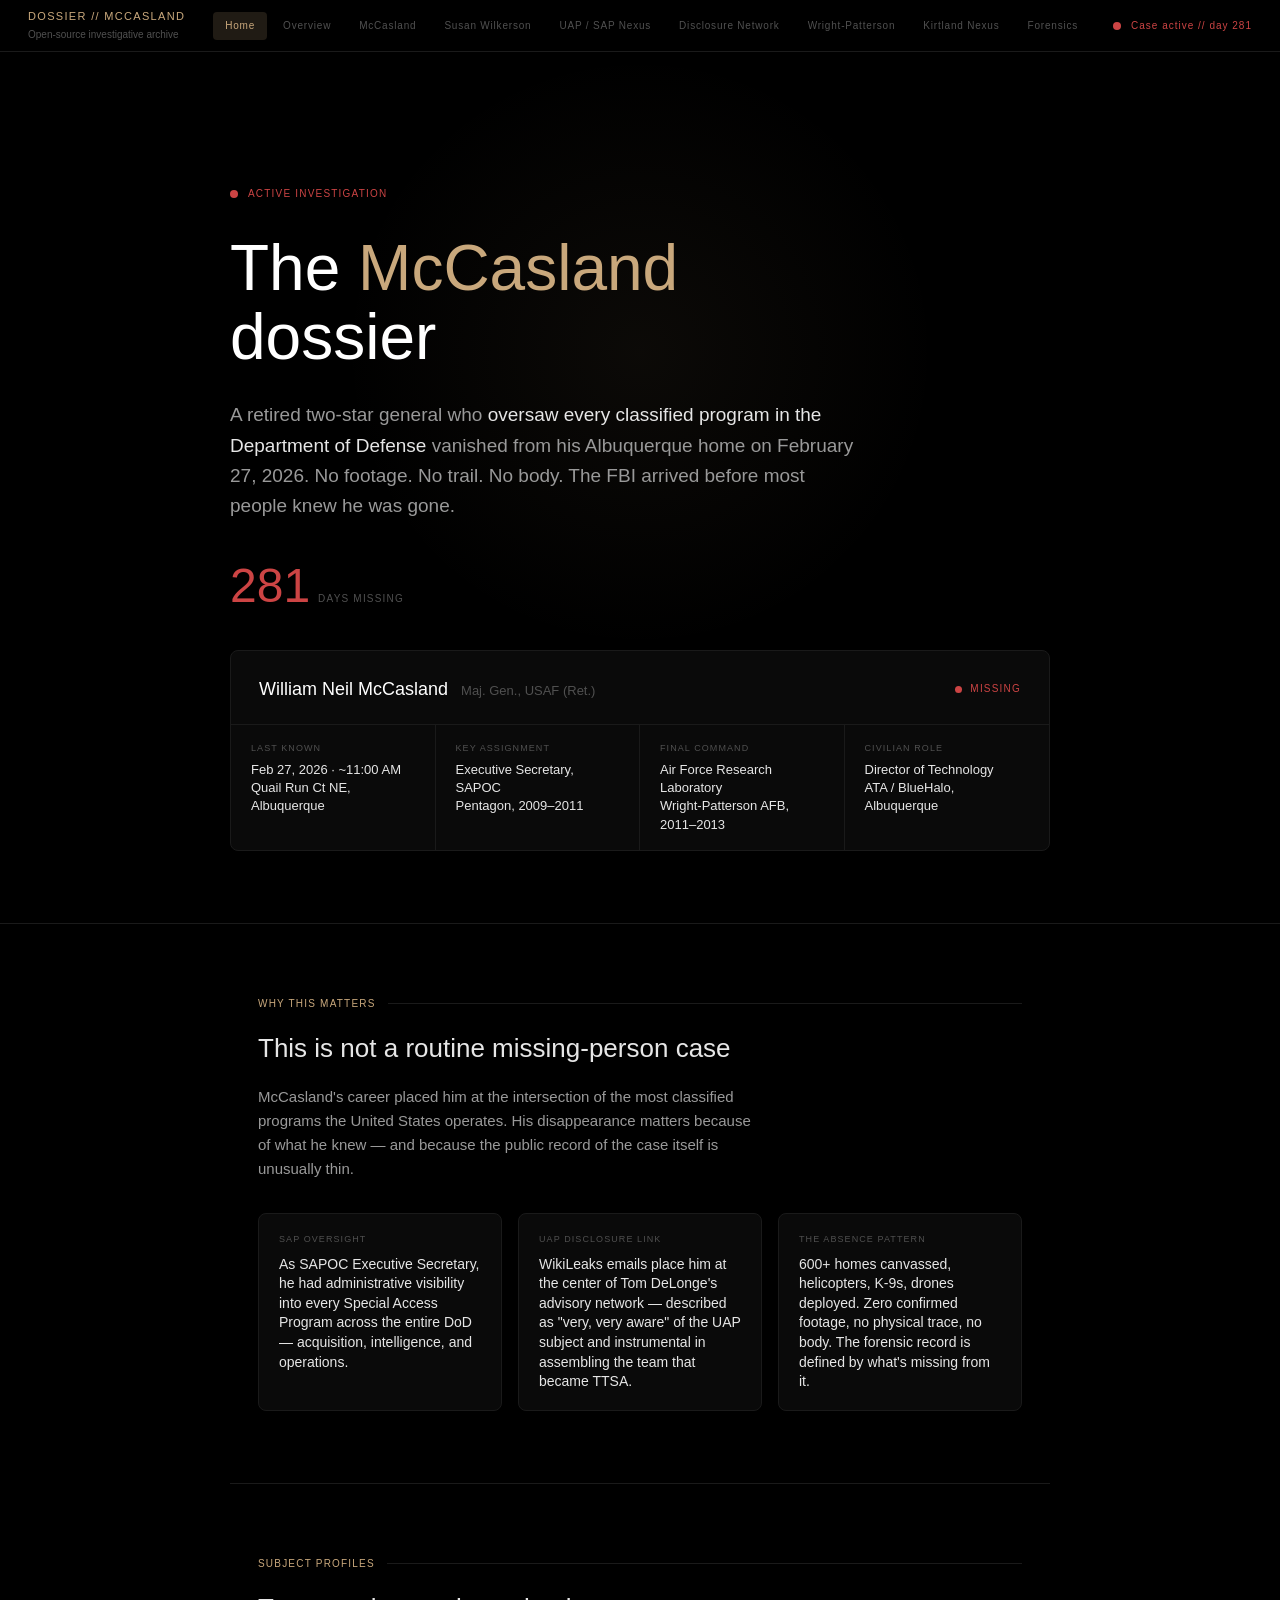
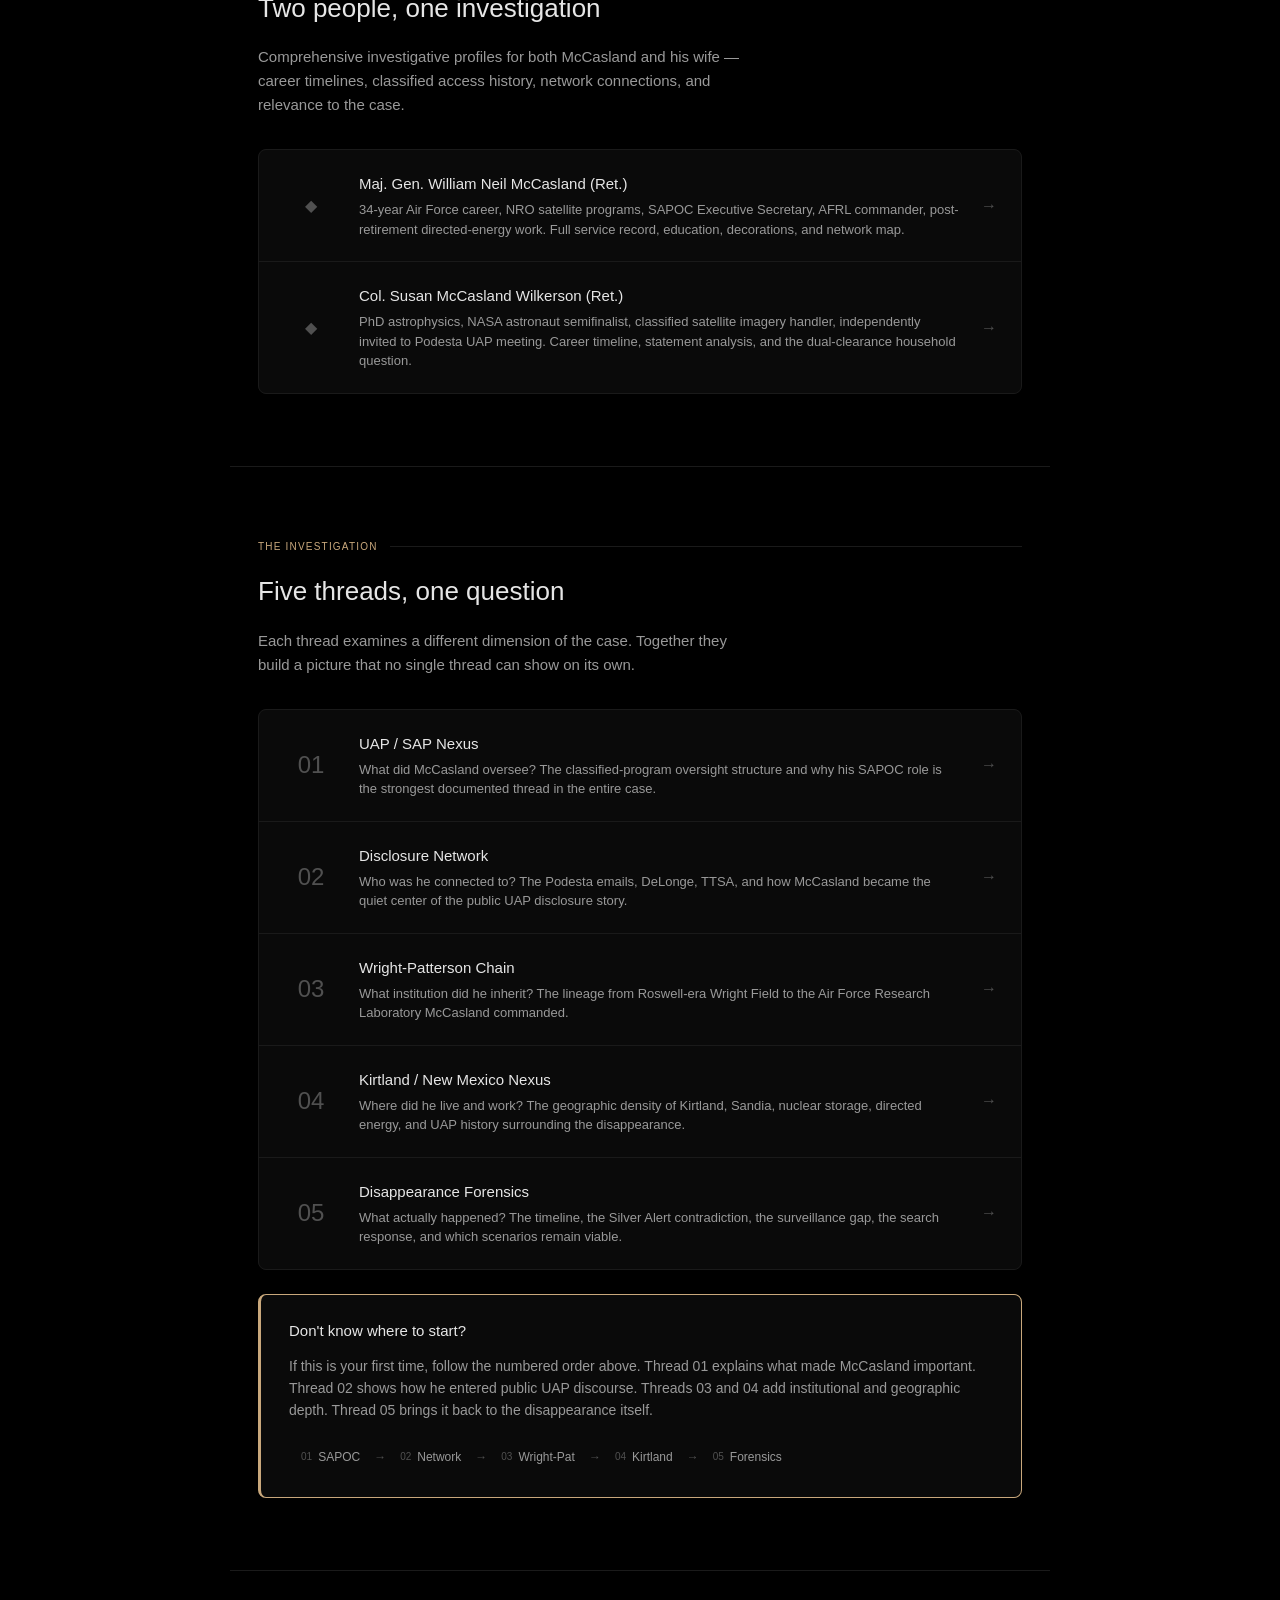
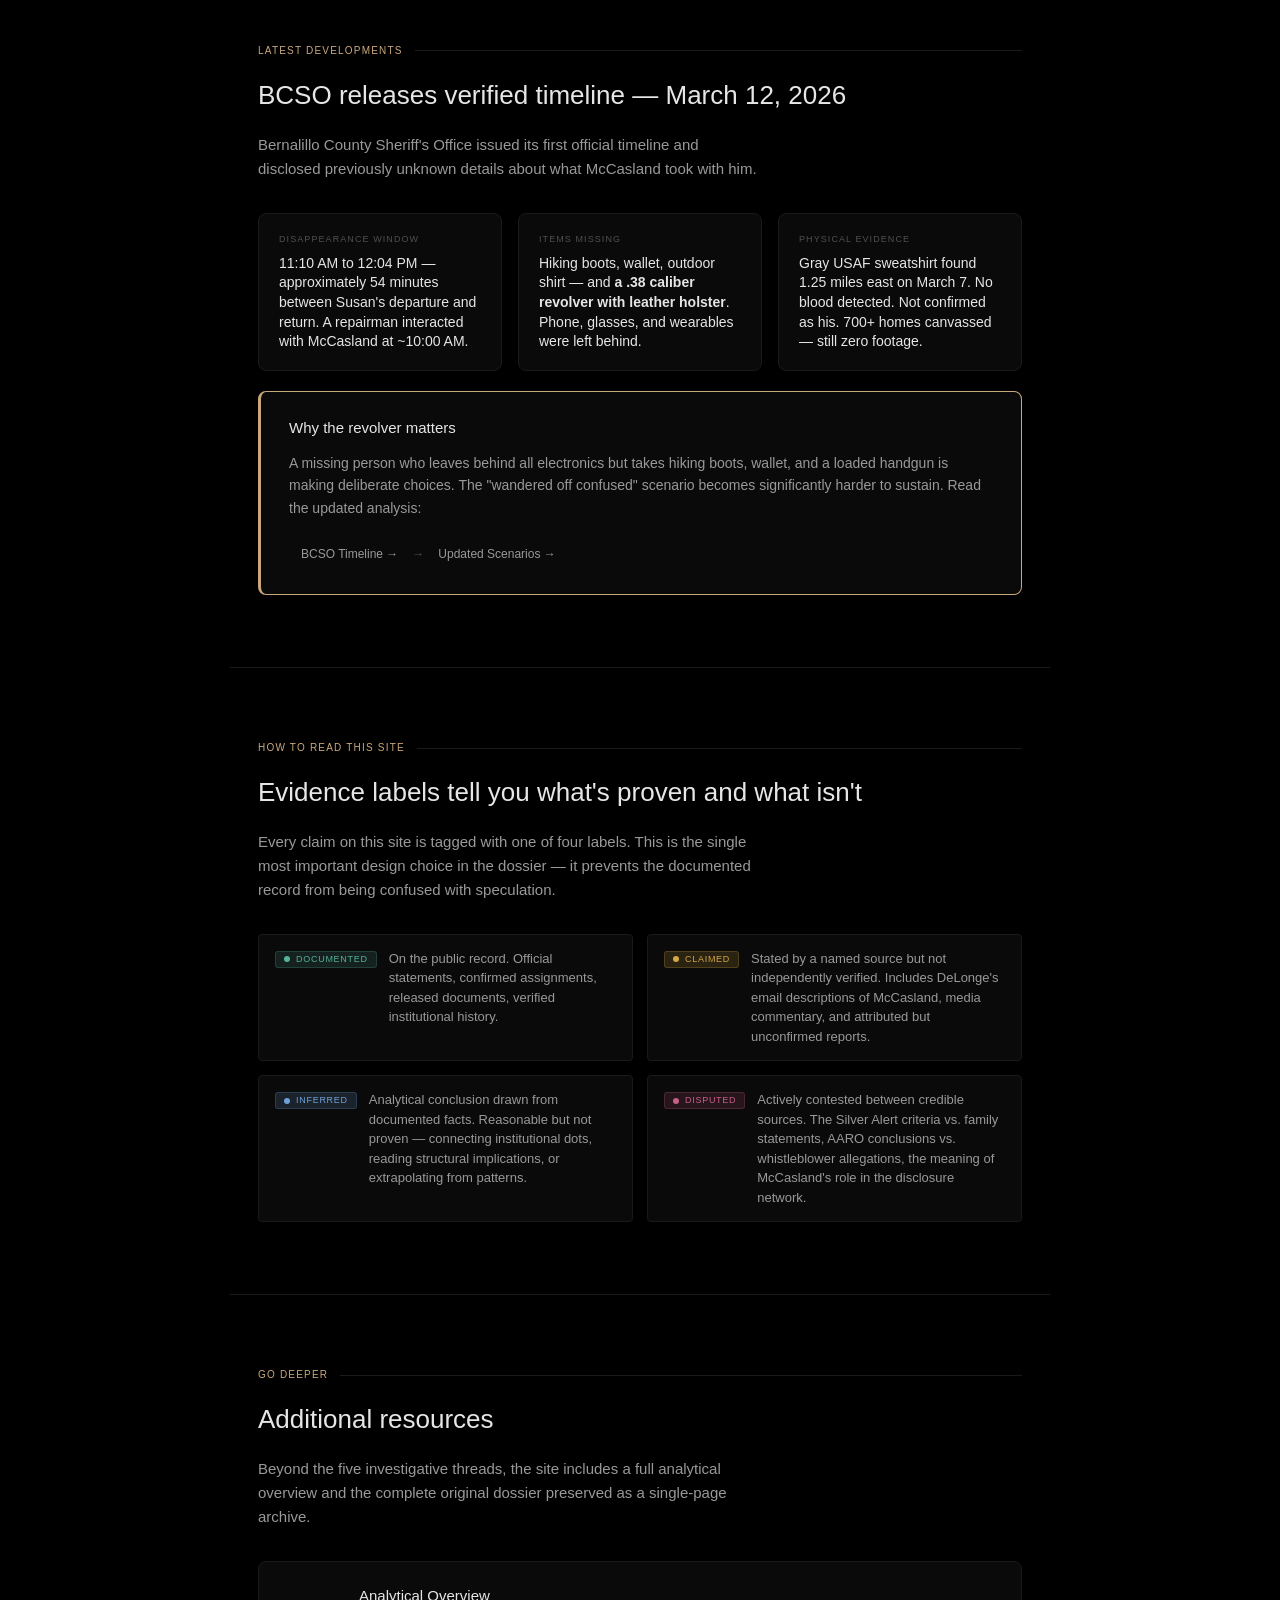
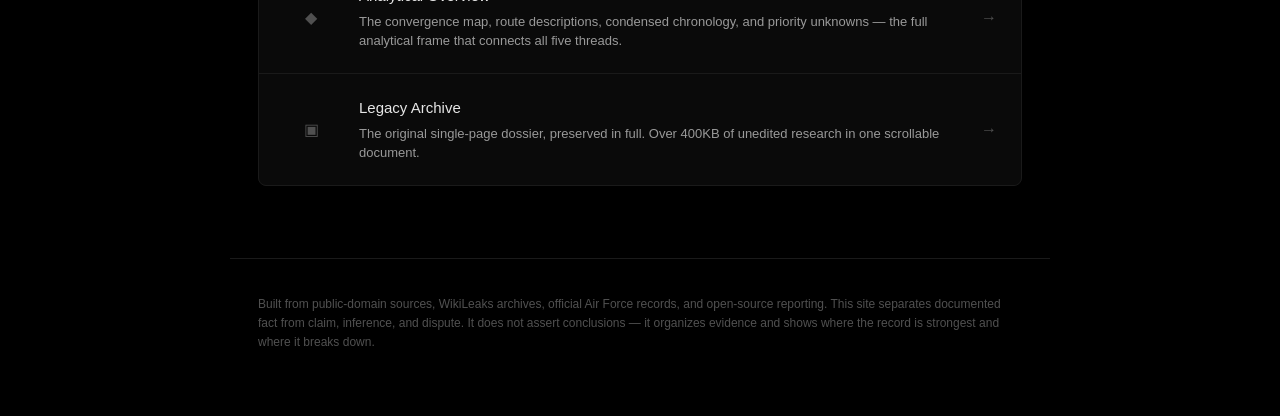
==== commit 5ca4c14d: "March 12 BCSO update: verified timeline, revolver disclosure, sweatshirt evidence FORENSICS PAGE: - " ====
--- a/index.html
+++ b/index.html
@@ -676,6 +676,47 @@
       </div>
     </section>
 
+    <!-- ─── LATEST DEVELOPMENTS ─── -->
+    <section class="landing-section">
+      <div class="landing-section-label">Latest developments</div>
+      <h2 class="landing-section-title">BCSO releases verified timeline — March 12, 2026</h2>
+      <p class="landing-section-intro">
+        Bernalillo County Sheriff's Office issued its first official timeline and disclosed previously
+        unknown details about what McCasland took with him.
+      </p>
+
+      <div class="facts-row">
+        <div class="fact-item">
+          <div class="fact-item-label">Disappearance window</div>
+          <div class="fact-item-value">11:10 AM to 12:04 PM — approximately 54 minutes between Susan's departure and return. A repairman interacted with McCasland at ~10:00 AM.</div>
+        </div>
+        <div class="fact-item">
+          <div class="fact-item-label">Items missing</div>
+          <div class="fact-item-value">Hiking boots, wallet, outdoor shirt — and <strong>a .38 caliber revolver with leather holster</strong>. Phone, glasses, and wearables were left behind.</div>
+        </div>
+        <div class="fact-item">
+          <div class="fact-item-label">Physical evidence</div>
+          <div class="fact-item-value">Gray USAF sweatshirt found 1.25 miles east on March 7. No blood detected. Not confirmed as his. 700+ homes canvassed — still zero footage.</div>
+        </div>
+      </div>
+
+      <div style="margin-top: 20px;">
+        <div class="start-here">
+          <h3>Why the revolver matters</h3>
+          <p>
+            A missing person who leaves behind all electronics but takes hiking boots, wallet, and a loaded
+            handgun is making deliberate choices. The "wandered off confused" scenario becomes significantly
+            harder to sustain. Read the updated analysis:
+          </p>
+          <div class="reading-order">
+            <a class="reading-step" href="disappearance-forensics.html#bcso-update">BCSO Timeline →</a>
+            <span class="reading-arrow">→</span>
+            <a class="reading-step" href="disappearance-forensics.html#scenarios">Updated Scenarios →</a>
+          </div>
+        </div>
+      </div>
+    </section>
+
     <!-- ─── HOW TO READ THIS SITE ─── -->
     <section class="landing-section">
       <div class="landing-section-label">How to read this site</div>
